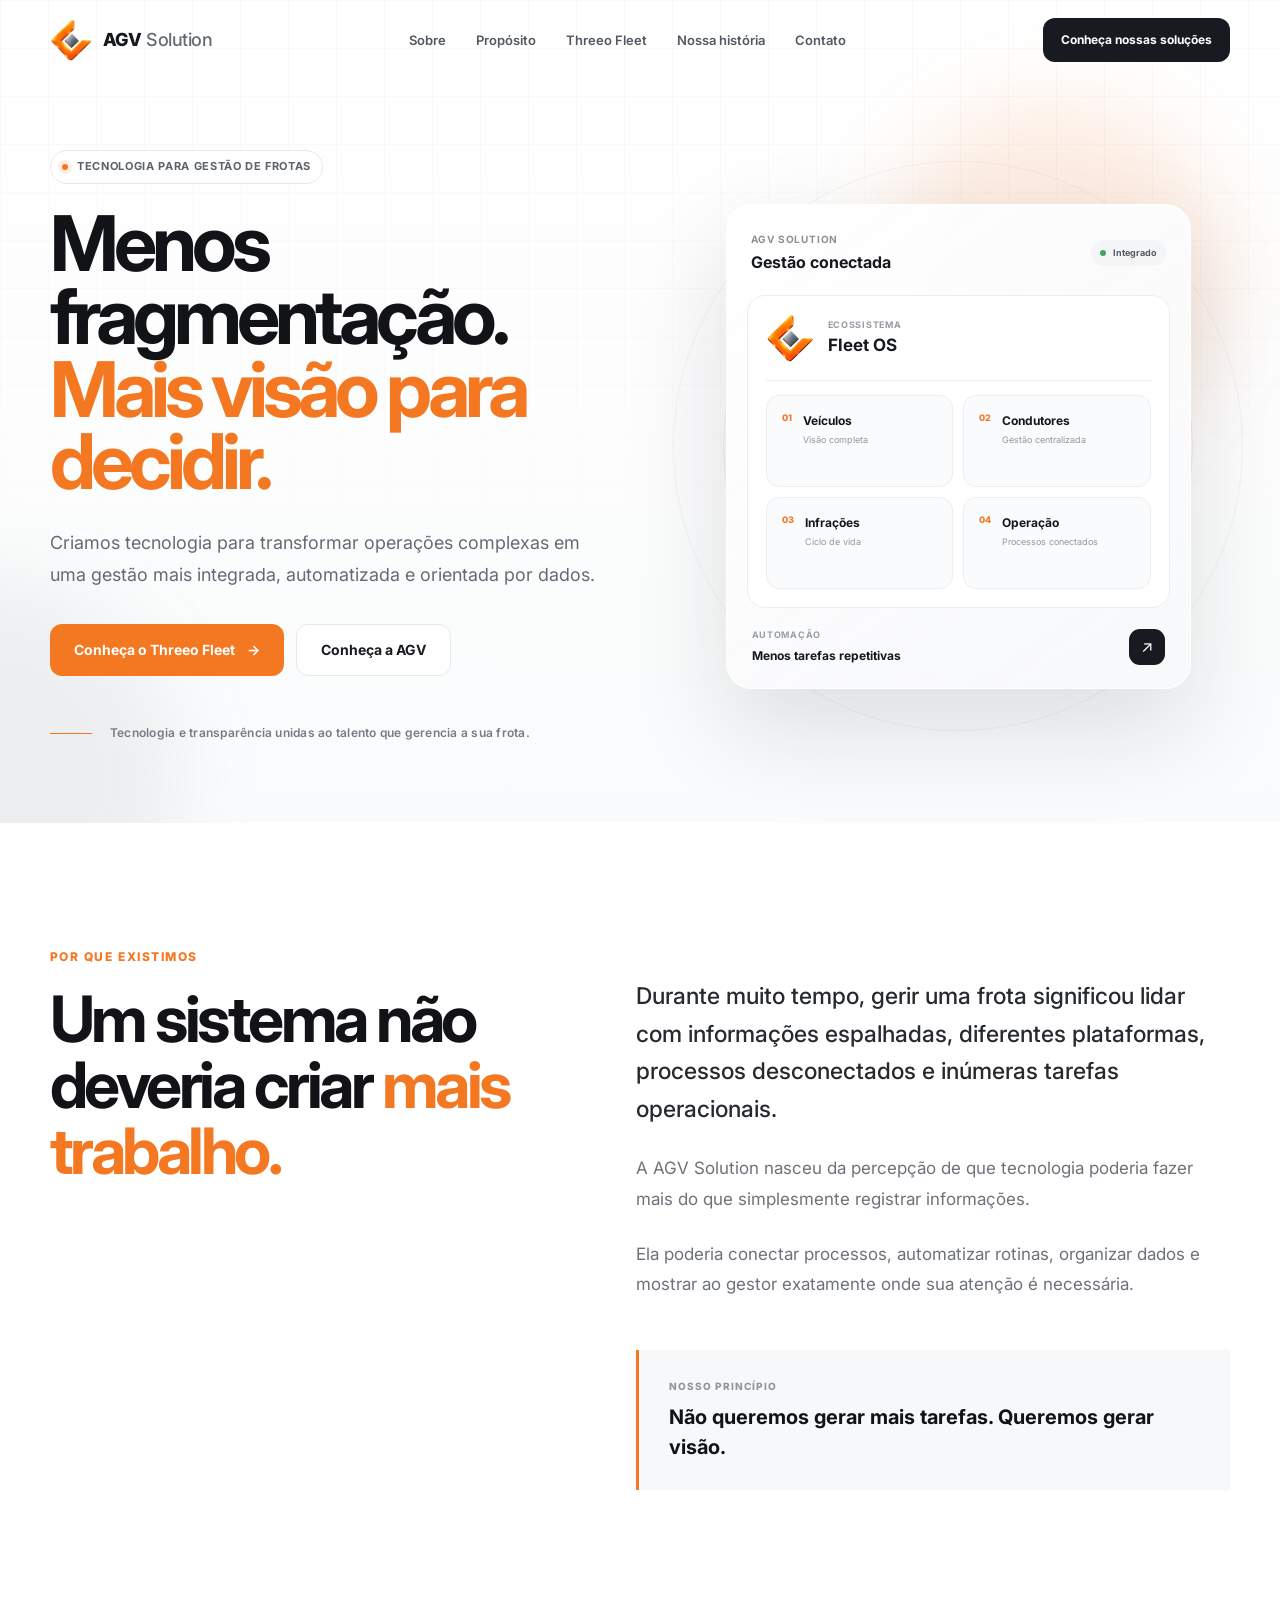
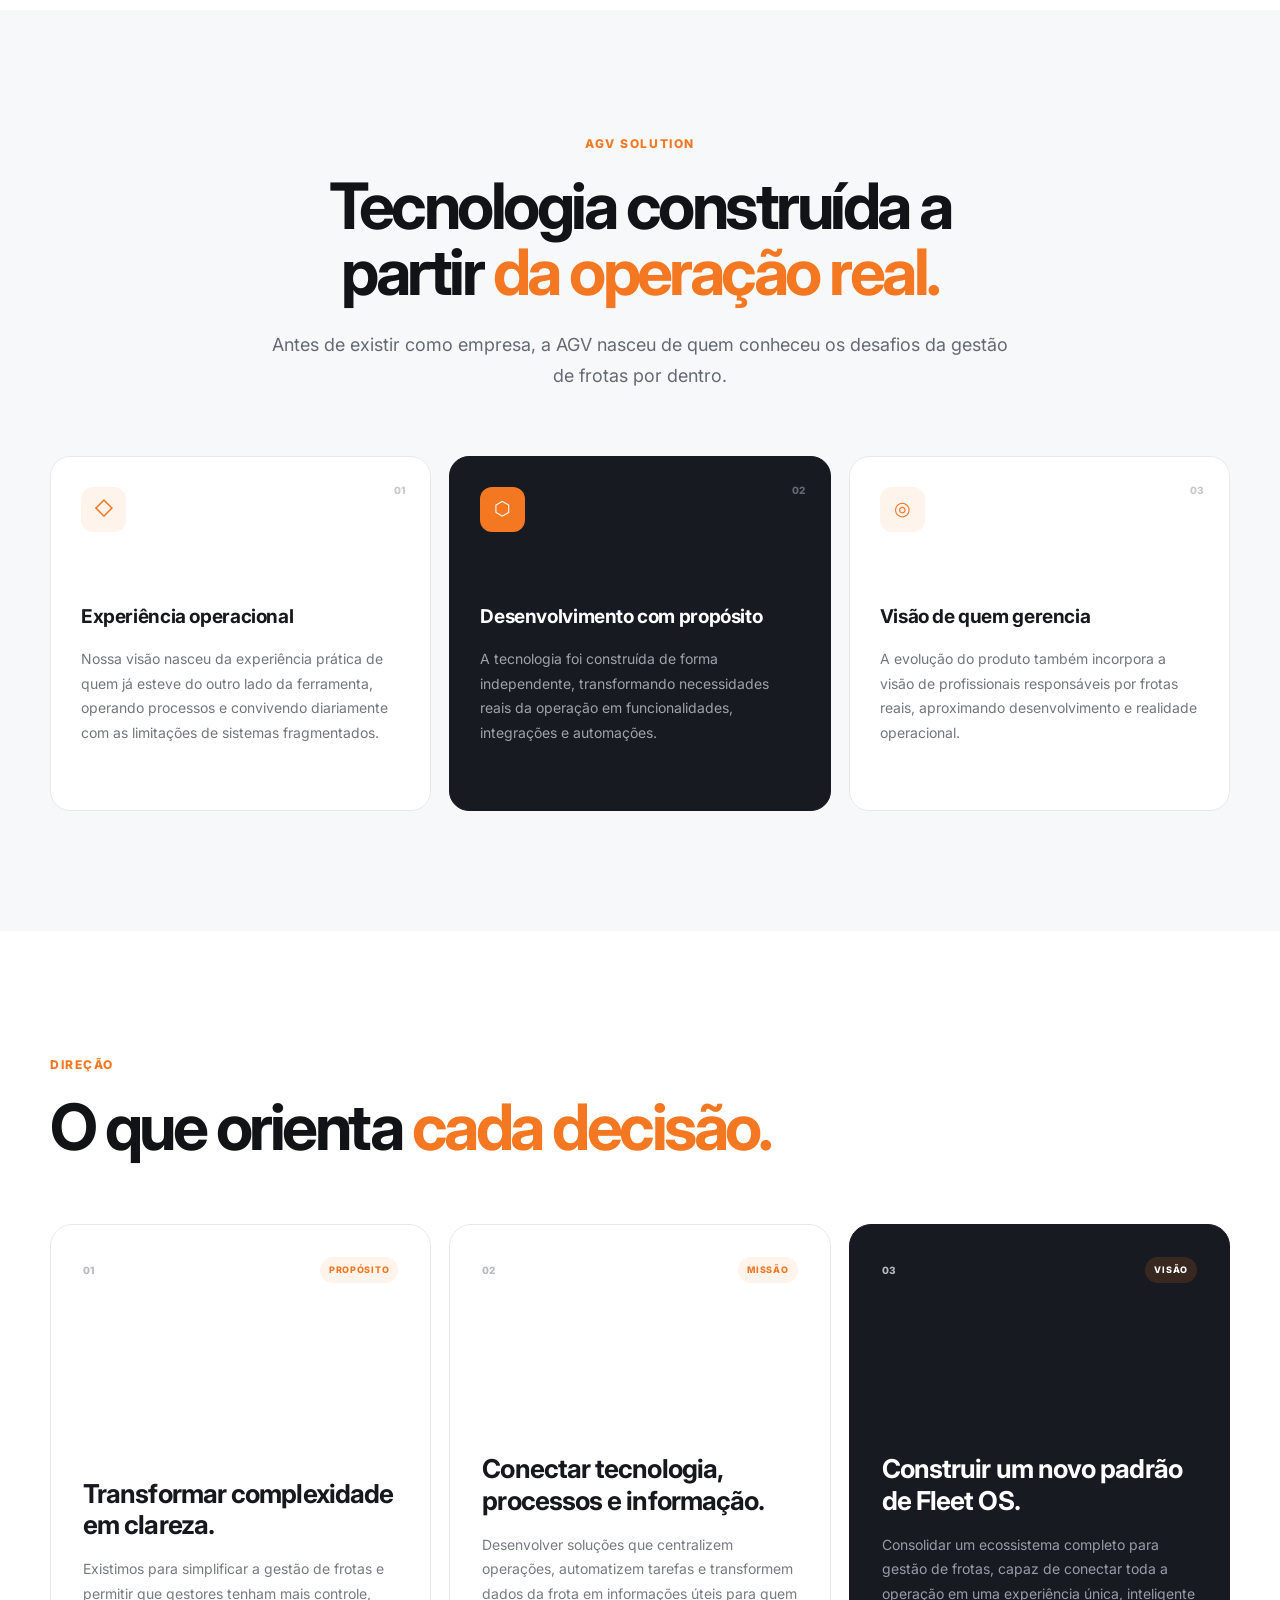
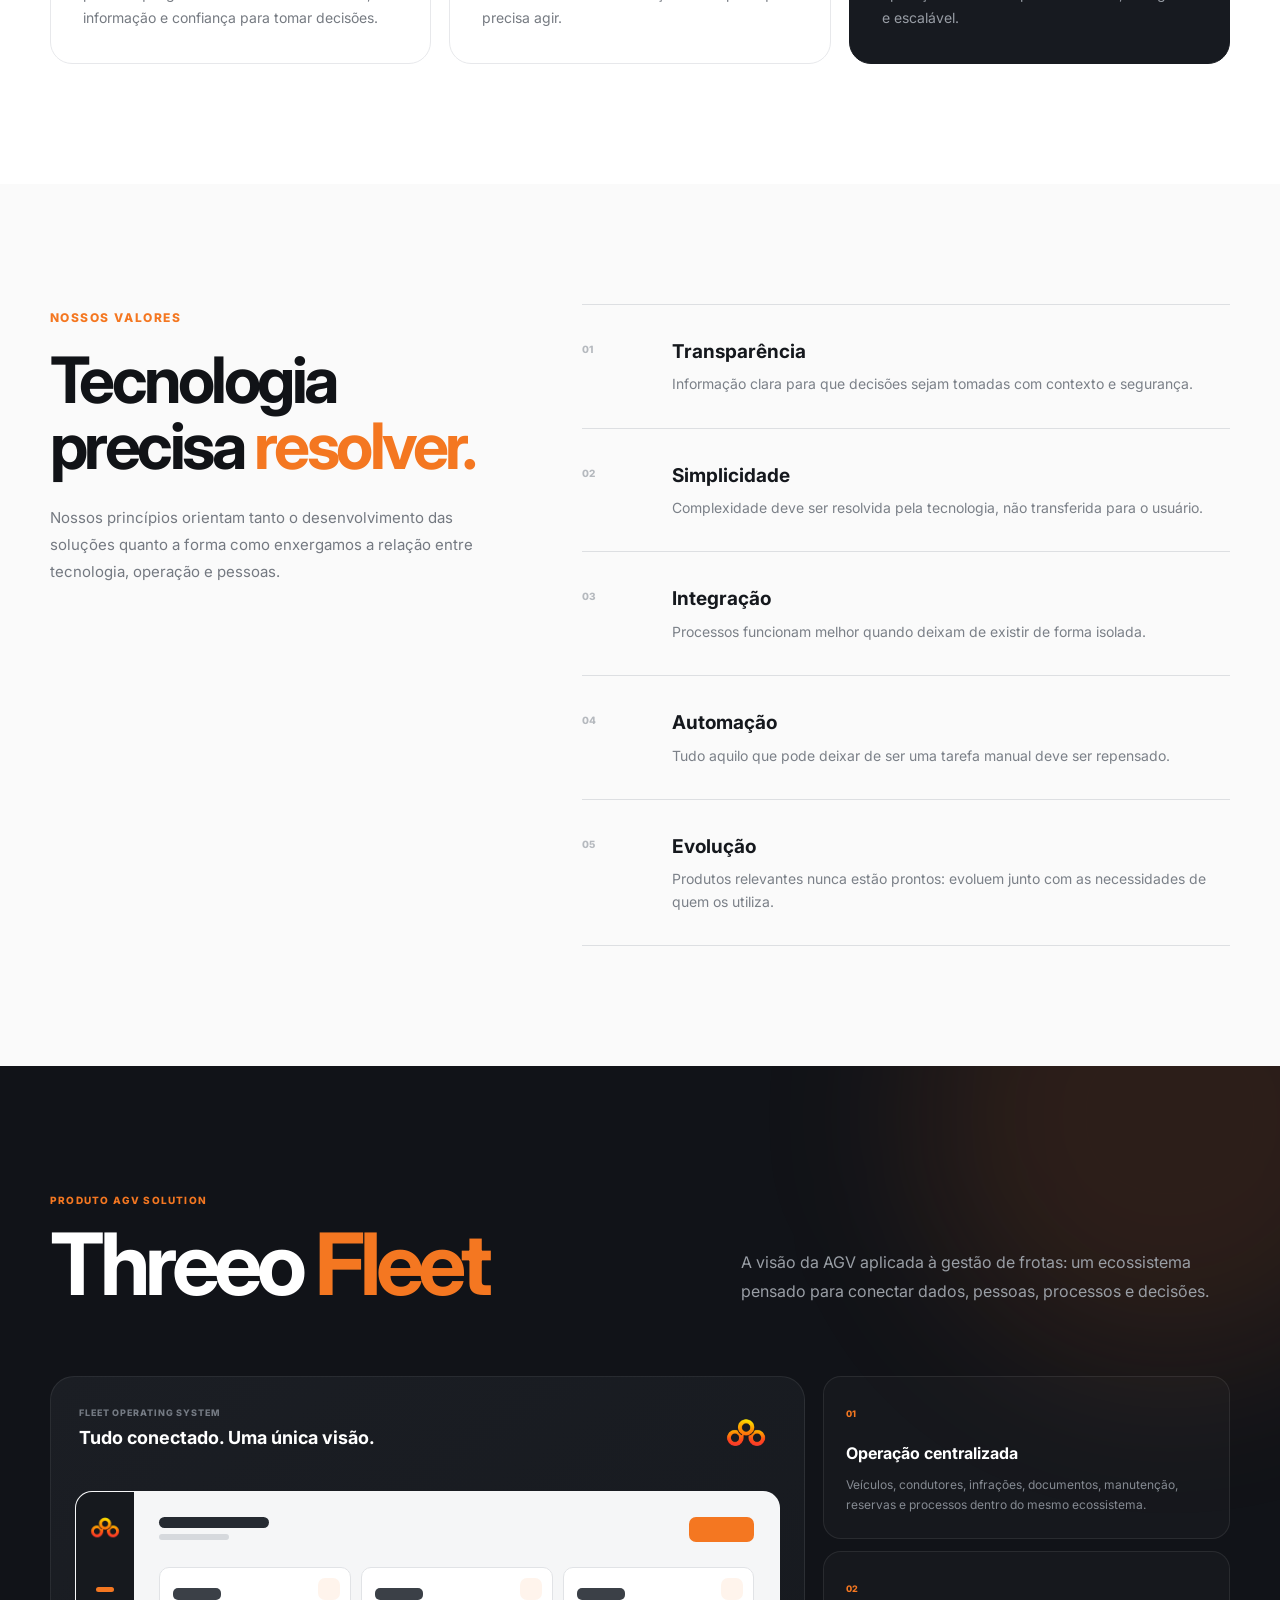
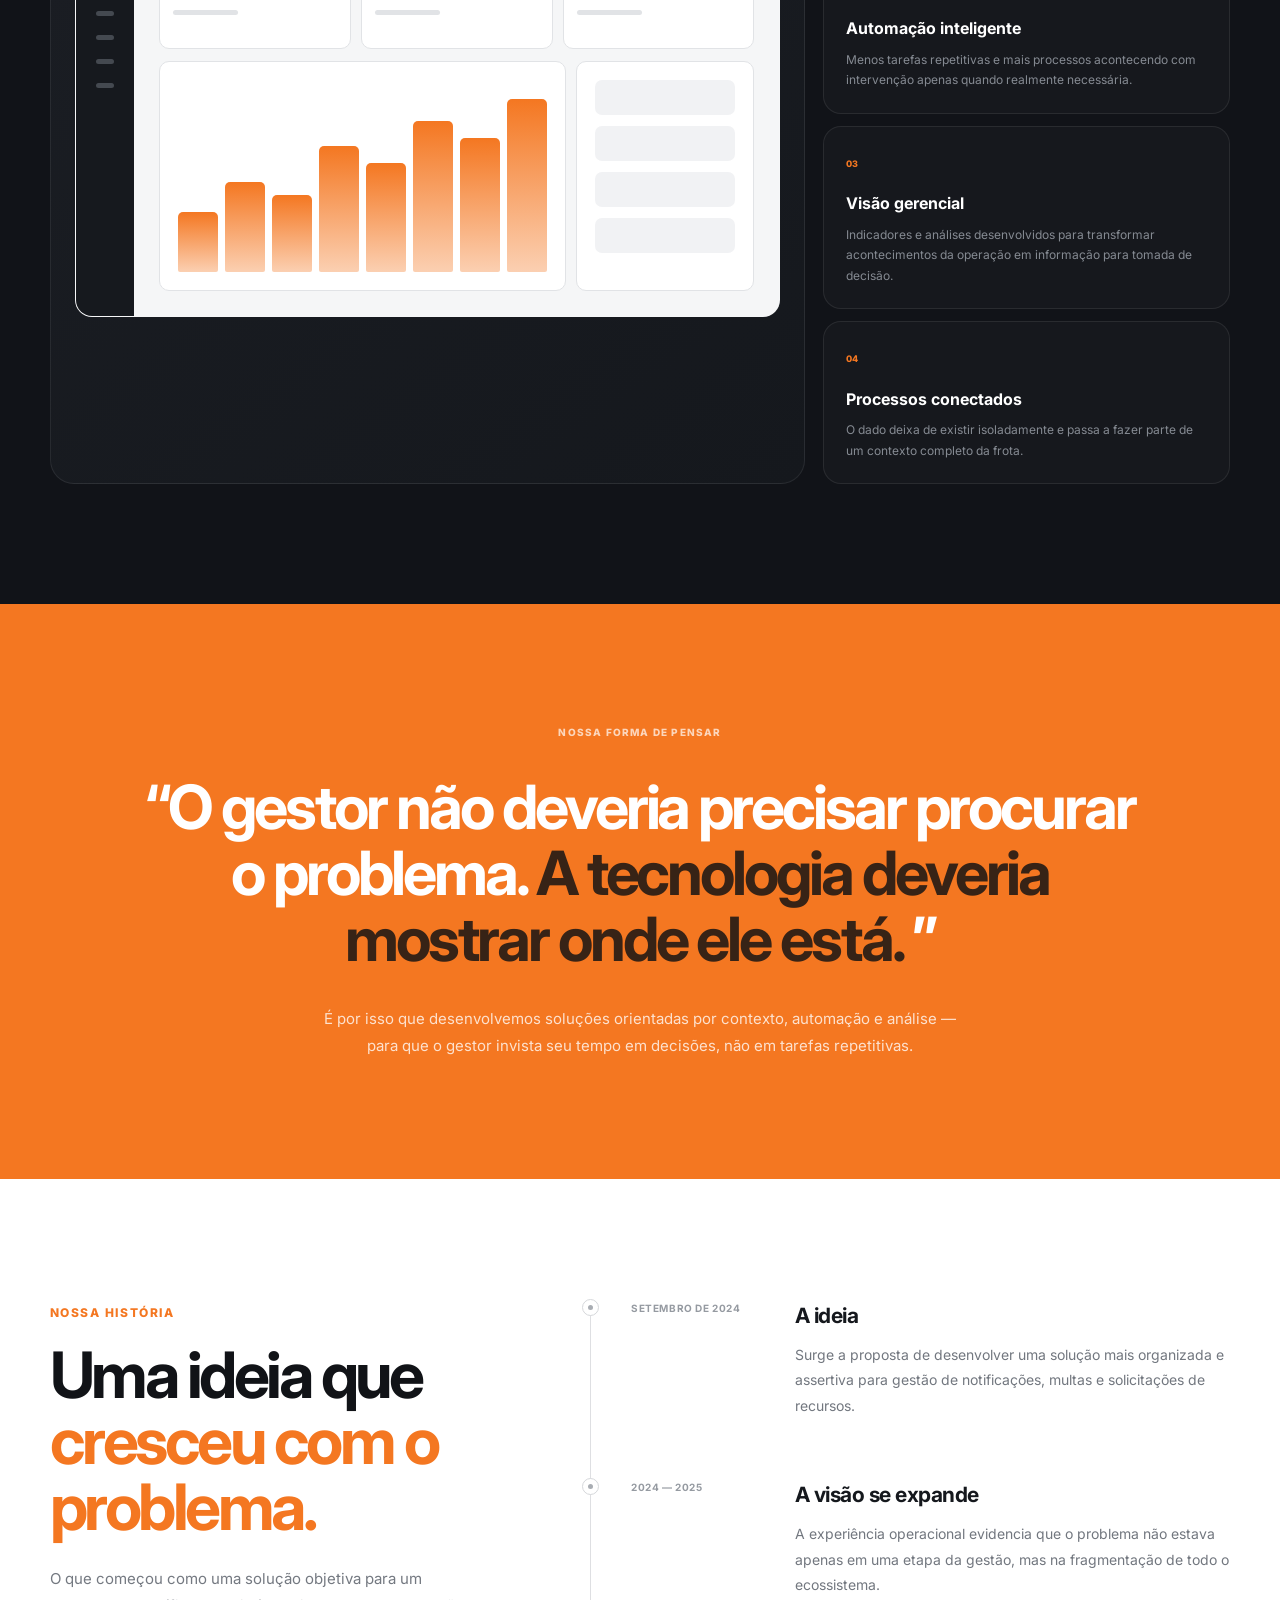
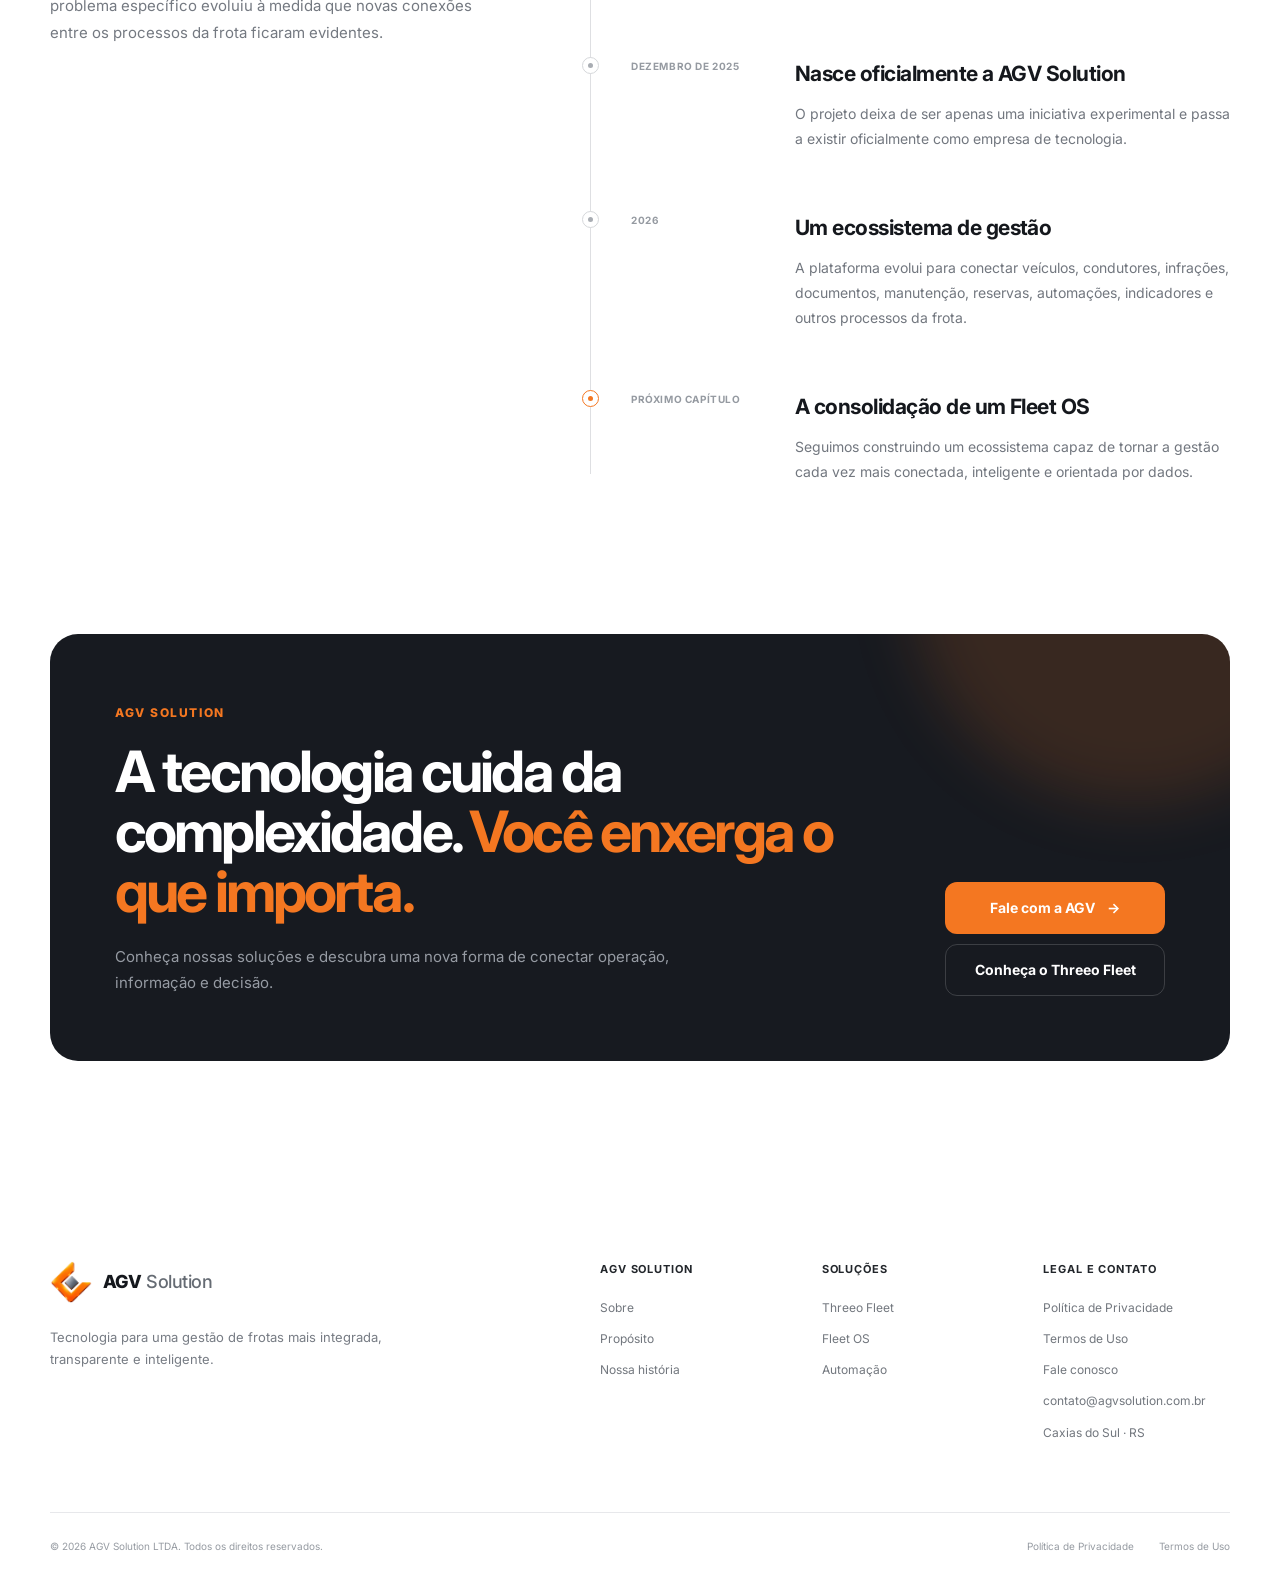
==== index.html @ c66f1a32 "Publicação inicial do site AGV Solution" ====
<!DOCTYPE html>

<html lang="pt-BR">

<head>

    <meta charset="UTF-8">

    <meta

        name="viewport"

        content="width=device-width, initial-scale=1.0"

    >

    <meta

        name="description"

        content="AGV Solution — tecnologia para uma gestão de frotas mais integrada, automatizada, transparente e orientada por dados."

    >

    <meta

        name="keywords"

        content="AGV Solution, Threeo Fleet, gestão de frotas, fleet management, Fleet OS, tecnologia, automação, BI, multas, veículos, condutores"

    >

    <meta

        name="author"

        content="AGV Solution LTDA"

    >

    <meta

        name="theme-color"

        content="#f47721"

    >

    <title>

        AGV Solution | Tecnologia para gestão de frotas

    </title>

    <!-- =====================================================

         FAVICONS / APP ICONS

    ====================================================== -->

    <link

        rel="icon"

        type="image/png"

        sizes="32x32"

        href="./assets/icons/favicon-32x32.png"

    >

    <link

        rel="icon"

        type="image/png"

        sizes="16x16"

        href="./assets/icons/favicon-16x16.png"

    >

    <link

        rel="shortcut icon"

        href="./assets/icons/favicon.ico"

    >

    <link

        rel="apple-touch-icon"

        sizes="180x180"

        href="./assets/icons/apple-touch-icon.png"

    >

    <link

        rel="manifest"

        href="./assets/icons/site.webmanifest"

    >

    <!-- =====================================================

         FONTES

    ====================================================== -->

    <link

        rel="preconnect"

        href="https://fonts.googleapis.com"

    >

    <link

        rel="preconnect"

        href="https://fonts.gstatic.com"

        crossorigin

    >

    <link

        href="https://fonts.googleapis.com/css2?family=Inter:wght@400;500;600;700;800&display=swap"

        rel="stylesheet"

    >

    <!-- =====================================================

         CSS

    ====================================================== -->

    <link

        rel="stylesheet"

        href="./css/style.css"

    >

    <style>

        /* ============================================================

           PRIVACIDADE E CONFORMIDADE

        ============================================================ */

        .legal-overview {

            background: #f7f8fa;

        }

        .legal-overview-box {

            display: grid;

            grid-template-columns: minmax(0, 1.25fr) minmax(280px, .75fr);

            gap: 28px;

            align-items: stretch;

        }

        .legal-overview-content,

        .legal-overview-aside {

            border: 1px solid #e5e7ea;

            border-radius: 24px;

        }

        .legal-overview-content {

            padding: 48px;

            background: #ffffff;

        }

        .legal-overview-content h2 {

            max-width: 720px;

            color: var(--black);

            font-size: clamp(36px, 5vw, 56px);

            line-height: 1.05;

            letter-spacing: -0.05em;

        }

        .legal-overview-content h2 span {

            color: var(--orange);

        }

        .legal-overview-content > p {

            max-width: 700px;

            margin-top: 22px;

            color: #6b7179;

            font-size: 15px;

            line-height: 1.8;

        }

        .legal-overview-links {

            display: grid;

            grid-template-columns: 1fr 1fr;

            gap: 14px;

            margin-top: 34px;

        }

        .legal-overview-link {

            display: flex;

            align-items: center;

            justify-content: space-between;

            gap: 18px;

            padding: 22px;

            background: #fafbfc;

            border: 1px solid #e6e8eb;

            border-radius: 16px;

            transition:

                transform .25s ease,

                border-color .25s ease,

                box-shadow .25s ease;

        }

        .legal-overview-link:hover {

            transform: translateY(-3px);

            border-color: #d5d8dc;

            box-shadow: 0 16px 40px rgba(0, 0, 0, .05);

        }

        .legal-overview-link > div {

            display: flex;

            flex-direction: column;

            gap: 5px;

        }

        .legal-overview-link strong {

            color: #1b1f24;

            font-size: 14px;

        }

        .legal-overview-link div span {

            color: #848991;

            font-size: 11px;

            line-height: 1.6;

        }

        .legal-overview-link > span {

            color: var(--orange);

            font-size: 20px;

            font-weight: 700;

        }

        .legal-overview-aside {

            display: flex;

            flex-direction: column;

            justify-content: center;

            padding: 38px;

            color: #ffffff;

            background: var(--dark);

        }

        .legal-overview-kicker {

            margin-bottom: 18px;

            color: var(--orange);

            font-size: 10px;

            font-weight: 800;

            letter-spacing: .1em;

            text-transform: uppercase;

        }

        .legal-overview-aside h3 {

            color: #ffffff;

            font-size: 25px;

            line-height: 1.25;

            letter-spacing: -.03em;

        }

        .legal-overview-aside p {

            margin-top: 14px;

            color: #9da2a9;

            font-size: 13px;

            line-height: 1.7;

        }

        .legal-overview-aside .btn {

            width: fit-content;

            margin-top: 26px;

        }

        @media (max-width: 900px) {

            .legal-overview-box {

                grid-template-columns: 1fr;

            }

        }

        @media (max-width: 620px) {

            .legal-overview-content,

            .legal-overview-aside {

                padding: 28px;

            }

            .legal-overview-links {

                grid-template-columns: 1fr;

            }

            .legal-overview-aside .btn {

                width: 100%;

            }

        }

    </style>

</head>

<body>

    <!-- =========================================================

         HEADER

    ========================================================== -->

    <header

        class="header"

        id="header"

    >

        <div class="container header-container">

            <!-- LOGO -->

            <a

                href="./index.html"

                class="brand"

                aria-label="AGV Solution"

            >

                <img

                    src="./assets/icons/android-chrome-192x192.png"

                    alt=""

                    class="brand-symbol-image"

                >

                <div class="brand-text">

                    <strong>AGV</strong>

                    <span>Solution</span>

                </div>

            </a>

            <!-- NAVEGAÇÃO -->

            <nav

                class="desktop-nav"

                aria-label="Navegação principal"

            >

                <a href="#sobre">

                    Sobre

                </a>

                <a href="#proposito">

                    Propósito

                </a>

                <a href="./solucoes.html">

                    Threeo Fleet

                </a>

                <a href="#historia">

                    Nossa história

                </a>

                <a href="#contato">

                    Contato

                </a>

            </nav>

            <!-- AÇÕES -->

            <div class="header-actions">

                <a

                    href="./solucoes.html"

                    class="btn btn-header"

                >

                    Conheça nossas soluções

                </a>

                <button

                    class="menu-button"

                    id="menuButton"

                    type="button"

                    aria-label="Abrir menu"

                    aria-expanded="false"

                >

                    <span></span>

                    <span></span>

                    <span></span>

                </button>

            </div>

        </div>

        <!-- MOBILE -->

        <div

            class="mobile-menu"

            id="mobileMenu"

            aria-hidden="true"

        >

            <a href="#sobre">

                Sobre

            </a>

            <a href="#proposito">

                Propósito

            </a>

            <a href="./solucoes.html">

                Threeo Fleet

            </a>

            <a href="#historia">

                Nossa história

            </a>

            <a href="#contato">

                Contato

            </a>

        </div>

    </header>

    <main>

        <!-- =====================================================

             HERO

        ====================================================== -->

        <section

            class="hero"

            id="inicio"

        >

            <div class="hero-glow hero-glow-one"></div>

            <div class="hero-glow hero-glow-two"></div>

            <div class="container hero-container">

                <!-- TEXTO -->

                <div class="hero-content reveal">

                    <div class="eyebrow">

                        <span class="eyebrow-dot"></span>

                        Tecnologia para gestão de frotas

                    </div>

                    <h1>

                        Menos fragmentação.

                        <span>

                            Mais visão para decidir.

                        </span>

                    </h1>

                    <p class="hero-description">

                        Criamos tecnologia para transformar operações complexas

                        em uma gestão mais integrada, automatizada e orientada

                        por dados.

                    </p>

                    <div class="hero-actions">

                        <a

                            href="./solucoes.html"

                            class="btn btn-primary"

                        >

                            Conheça o Threeo Fleet

                            <span aria-hidden="true">

                                →

                            </span>

                        </a>

                        <a

                            href="#sobre"

                            class="btn btn-secondary"

                        >

                            Conheça a AGV

                        </a>

                    </div>

                    <div class="hero-signature">

                        <div class="signature-line"></div>

                        <p>

                            Tecnologia e transparência unidas ao talento

                            que gerencia a sua frota.

                        </p>

                    </div>

                </div>

                <!-- VISUAL -->

                <div class="hero-visual reveal">

                    <div class="visual-orbit orbit-one"></div>

                    <div class="visual-orbit orbit-two"></div>

                    <div class="hero-panel">

                        <!-- CABEÇALHO -->

                        <div class="hero-panel-header">

                            <div>

                                <span class="panel-overline">

                                    AGV Solution

                                </span>

                                <strong>

                                    Gestão conectada

                                </strong>

                            </div>

                            <div class="panel-status">

                                <span></span>

                                Integrado

                            </div>

                        </div>

                        <!-- SISTEMA -->

                        <div class="central-system">

                            <div class="system-core">

                                <div class="core-icon">

                                    <img

                                        src="./assets/icons/android-chrome-192x192.png"

                                        alt=""

                                    >

                                </div>

                                <div>

                                    <span>

                                        Ecossistema

                                    </span>

                                    <strong>

                                        Fleet OS

                                    </strong>

                                </div>

                            </div>

                            <!-- GRID -->

                            <div class="system-grid">

                                <div class="system-item">

                                    <div class="system-number">

                                        01

                                    </div>

                                    <div>

                                        <strong>

                                            Veículos

                                        </strong>

                                        <span>

                                            Visão completa

                                        </span>

                                    </div>

                                </div>

                                <div class="system-item">

                                    <div class="system-number">

                                        02

                                    </div>

                                    <div>

                                        <strong>

                                            Condutores

                                        </strong>

                                        <span>

                                            Gestão centralizada

                                        </span>

                                    </div>

                                </div>

                                <div class="system-item">

                                    <div class="system-number">

                                        03

                                    </div>

                                    <div>

                                        <strong>

                                            Infrações

                                        </strong>

                                        <span>

                                            Ciclo de vida

                                        </span>

                                    </div>

                                </div>

                                <div class="system-item">

                                    <div class="system-number">

                                        04

                                    </div>

                                    <div>

                                        <strong>

                                            Operação

                                        </strong>

                                        <span>

                                            Processos conectados

                                        </span>

                                    </div>

                                </div>

                            </div>

                        </div>

                        <!-- RODAPÉ DO PAINEL -->

                        <div class="panel-bottom">

                            <div>

                                <span>

                                    Automação

                                </span>

                                <strong>

                                    Menos tarefas repetitivas

                                </strong>

                            </div>

                            <div class="panel-arrow">

                                ↗

                            </div>

                        </div>

                    </div>

                </div>

            </div>

        </section>

        <!-- =====================================================

             MANIFESTO

        ====================================================== -->

        <section class="manifesto section">

            <div class="container">

                <div class="manifesto-grid">

                    <div class="section-intro reveal">

                        <span class="section-label">

                            Por que existimos

                        </span>

                        <h2>

                            Um sistema não deveria criar

                            <span>

                                mais trabalho.

                            </span>

                        </h2>

                    </div>

                    <div class="manifesto-content reveal">

                        <p class="large-text">

                            Durante muito tempo, gerir uma frota significou

                            lidar com informações espalhadas, diferentes

                            plataformas, processos desconectados e inúmeras

                            tarefas operacionais.

                        </p>

                        <p>

                            A AGV Solution nasceu da percepção de que tecnologia

                            poderia fazer mais do que simplesmente registrar

                            informações.

                        </p>

                        <p>

                            Ela poderia conectar processos, automatizar rotinas,

                            organizar dados e mostrar ao gestor exatamente onde

                            sua atenção é necessária.

                        </p>

                        <div class="manifesto-highlight">

                            <span>

                                Nosso princípio

                            </span>

                            <strong>

                                Não queremos gerar mais tarefas.

                                Queremos gerar visão.

                            </strong>

                        </div>

                    </div>

                </div>

            </div>

        </section>

        <!-- =====================================================

             SOBRE

        ====================================================== -->

        <section

            class="about section"

            id="sobre"

        >

            <div class="container">

                <div class="section-heading centered reveal">

                    <span class="section-label">

                        AGV Solution

                    </span>

                    <h2>

                        Tecnologia construída a partir

                        <span>

                            da operação real.

                        </span>

                    </h2>

                    <p>

                        Antes de existir como empresa, a AGV nasceu de quem

                        conheceu os desafios da gestão de frotas por dentro.

                    </p>

                </div>

                <div class="about-cards">

                    <!-- CARD 1 -->

                    <article class="about-card reveal">

                        <div class="card-index">

                            01

                        </div>

                        <div class="card-icon">

                            ◇

                        </div>

                        <h3>

                            Experiência operacional

                        </h3>

                        <p>

                            Nossa visão nasceu da experiência prática de quem

                            já esteve do outro lado da ferramenta, operando

                            processos e convivendo diariamente com as

                            limitações de sistemas fragmentados.

                        </p>

                    </article>

                    <!-- CARD 2 -->

                    <article class="about-card featured reveal">

                        <div class="card-index">

                            02

                        </div>

                        <div class="card-icon">

                            ⬡

                        </div>

                        <h3>

                            Desenvolvimento com propósito

                        </h3>

                        <p>

                            A tecnologia foi construída de forma independente,

                            transformando necessidades reais da operação em

                            funcionalidades, integrações e automações.

                        </p>

                    </article>

                    <!-- CARD 3 -->

                    <article class="about-card reveal">

                        <div class="card-index">

                            03

                        </div>

                        <div class="card-icon">

                            ◎

                        </div>

                        <h3>

                            Visão de quem gerencia

                        </h3>

                        <p>

                            A evolução do produto também incorpora a visão de

                            profissionais responsáveis por frotas reais,

                            aproximando desenvolvimento e realidade operacional.

                        </p>

                    </article>

                </div>

            </div>

        </section>

        <!-- =====================================================

             PROPÓSITO / MISSÃO / VISÃO

        ====================================================== -->

        <section

            class="purpose section"

            id="proposito"

        >

            <div class="container">

                <div class="section-heading reveal">

                    <span class="section-label">

                        Direção

                    </span>

                    <h2>

                        O que orienta

                        <span>

                            cada decisão.

                        </span>

                    </h2>

                </div>

                <div class="purpose-grid">

                    <!-- PROPÓSITO -->

                    <article class="purpose-card reveal">

                        <div class="purpose-header">

                            <span class="purpose-number">

                                01

                            </span>

                            <span class="purpose-type">

                                Propósito

                            </span>

                        </div>

                        <h3>

                            Transformar complexidade em clareza.

                        </h3>

                        <p>

                            Existimos para simplificar a gestão de frotas e

                            permitir que gestores tenham mais controle,

                            informação e confiança para tomar decisões.

                        </p>

                    </article>

                    <!-- MISSÃO -->

                    <article class="purpose-card reveal">

                        <div class="purpose-header">

                            <span class="purpose-number">

                                02

                            </span>

                            <span class="purpose-type">

                                Missão

                            </span>

                        </div>

                        <h3>

                            Conectar tecnologia, processos e informação.

                        </h3>

                        <p>

                            Desenvolver soluções que centralizem operações,

                            automatizem tarefas e transformem dados da frota

                            em informações úteis para quem precisa agir.

                        </p>

                    </article>

                    <!-- VISÃO -->

                    <article class="purpose-card purpose-card-dark reveal">

                        <div class="purpose-header">

                            <span class="purpose-number">

                                03

                            </span>

                            <span class="purpose-type">

                                Visão

                            </span>

                        </div>

                        <h3>

                            Construir um novo padrão de Fleet OS.

                        </h3>

                        <p>

                            Consolidar um ecossistema completo para gestão de

                            frotas, capaz de conectar toda a operação em uma

                            experiência única, inteligente e escalável.

                        </p>

                    </article>

                </div>

            </div>

        </section>

        <!-- =====================================================

             VALORES

        ====================================================== -->

        <section class="values section">

            <div class="container">

                <div class="values-layout">

                    <!-- INTRO -->

                    <div class="values-intro reveal">

                        <span class="section-label">

                            Nossos valores

                        </span>

                        <h2>

                            Tecnologia precisa

                            <span>

                                resolver.

                            </span>

                        </h2>

                        <p>

                            Nossos princípios orientam tanto o desenvolvimento

                            das soluções quanto a forma como enxergamos a

                            relação entre tecnologia, operação e pessoas.

                        </p>

                    </div>

                    <!-- LISTA -->

                    <div class="values-list">

                        <article class="value-item reveal">

                            <span class="value-number">

                                01

                            </span>

                            <div>

                                <h3>

                                    Transparência

                                </h3>

                                <p>

                                    Informação clara para que decisões sejam

                                    tomadas com contexto e segurança.

                                </p>

                            </div>

                        </article>

                        <article class="value-item reveal">

                            <span class="value-number">

                                02

                            </span>

                            <div>

                                <h3>

                                    Simplicidade

                                </h3>

                                <p>

                                    Complexidade deve ser resolvida pela

                                    tecnologia, não transferida para o usuário.

                                </p>

                            </div>

                        </article>

                        <article class="value-item reveal">

                            <span class="value-number">

                                03

                            </span>

                            <div>

                                <h3>

                                    Integração

                                </h3>

                                <p>

                                    Processos funcionam melhor quando deixam de

                                    existir de forma isolada.

                                </p>

                            </div>

                        </article>

                        <article class="value-item reveal">

                            <span class="value-number">

                                04

                            </span>

                            <div>

                                <h3>

                                    Automação

                                </h3>

                                <p>

                                    Tudo aquilo que pode deixar de ser uma tarefa

                                    manual deve ser repensado.

                                </p>

                            </div>

                        </article>

                        <article class="value-item reveal">

                            <span class="value-number">

                                05

                            </span>

                            <div>

                                <h3>

                                    Evolução

                                </h3>

                                <p>

                                    Produtos relevantes nunca estão prontos:

                                    evoluem junto com as necessidades de quem

                                    os utiliza.

                                </p>

                            </div>

                        </article>

                    </div>

                </div>

            </div>

        </section>

        <!-- =====================================================

             THREEO FLEET

        ====================================================== -->

        <section

            class="threeo section"

            id="threeo"

        >

            <div class="threeo-glow"></div>

            <div class="container">

                <div class="threeo-heading reveal">

                    <div>

                        <span class="product-tag">

                            Produto AGV Solution

                        </span>

                        <h2>

                            Threeo

                            <span>

                                Fleet

                            </span>

                        </h2>

                    </div>

                    <p>

                        A visão da AGV aplicada à gestão de frotas:

                        um ecossistema pensado para conectar dados,

                        pessoas, processos e decisões.

                    </p>

                </div>

                <div class="fleet-layout">

                    <!-- CARD PRINCIPAL -->

                    <div class="fleet-main-card reveal">

                        <div class="fleet-card-top">

                            <div>

                                <span>

                                    Fleet Operating System

                                </span>

                                <strong>

                                    Tudo conectado.

                                    Uma única visão.

                                </strong>

                            </div>

                            <div class="fleet-logo-mini">

                                <img

                                    src="./assets/images/logo/icon-192.png"

                                    alt="Threeo Fleet"

                                    class="threeo-logo-image"

                                >

                            </div>

                        </div>

                        <!-- MOCKUP -->

                        <div class="fleet-screen">

                            <div class="screen-sidebar">

                                <div class="screen-logo">

                                    <img

                                        src="./assets/images/logo/icon-192.png"

                                        alt=""

                                        class="threeo-screen-logo-image"

                                    >

                                </div>

                                <span class="screen-menu active"></span>

                                <span class="screen-menu"></span>

                                <span class="screen-menu"></span>

                                <span class="screen-menu"></span>

                                <span class="screen-menu"></span>

                            </div>

                            <div class="screen-content">

                                <div class="screen-top">

                                    <div>

                                        <span></span>

                                        <span></span>

                                    </div>

                                    <span></span>

                                </div>

                                <!-- KPIs -->

                                <div class="screen-kpis">

                                    <div class="fake-kpi">

                                        <span></span>

                                        <strong></strong>

                                        <small></small>

                                    </div>

                                    <div class="fake-kpi">

                                        <span></span>

                                        <strong></strong>

                                        <small></small>

                                    </div>

                                    <div class="fake-kpi">

                                        <span></span>

                                        <strong></strong>

                                        <small></small>

                                    </div>

                                </div>

                                <!-- DASHBOARD -->

                                <div class="screen-dashboard">

                                    <div class="fake-chart">

                                        <div class="chart-bars">

                                            <span style="height: 32%"></span>

                                            <span style="height: 48%"></span>

                                            <span style="height: 41%"></span>

                                            <span style="height: 67%"></span>

                                            <span style="height: 58%"></span>

                                            <span style="height: 80%"></span>

                                            <span style="height: 71%"></span>

                                            <span style="height: 92%"></span>

                                        </div>

                                    </div>

                                    <div class="fake-list">

                                        <span></span>

                                        <span></span>

                                        <span></span>

                                        <span></span>

                                    </div>

                                </div>

                            </div>

                        </div>

                    </div>

                    <!-- FEATURES -->

                    <div class="fleet-features">

                        <article class="fleet-feature reveal">

                            <span>

                                01

                            </span>

                            <h3>

                                Operação centralizada

                            </h3>

                            <p>

                                Veículos, condutores, infrações, documentos,

                                manutenção, reservas e processos dentro do

                                mesmo ecossistema.

                            </p>

                        </article>

                        <article class="fleet-feature reveal">

                            <span>

                                02

                            </span>

                            <h3>

                                Automação inteligente

                            </h3>

                            <p>

                                Menos tarefas repetitivas e mais processos

                                acontecendo com intervenção apenas quando

                                realmente necessária.

                            </p>

                        </article>

                        <article class="fleet-feature reveal">

                            <span>

                                03

                            </span>

                            <h3>

                                Visão gerencial

                            </h3>

                            <p>

                                Indicadores e análises desenvolvidos para

                                transformar acontecimentos da operação em

                                informação para tomada de decisão.

                            </p>

                        </article>

                        <article class="fleet-feature reveal">

                            <span>

                                04

                            </span>

                            <h3>

                                Processos conectados

                            </h3>

                            <p>

                                O dado deixa de existir isoladamente e passa a

                                fazer parte de um contexto completo da frota.

                            </p>

                        </article>

                    </div>

                </div>

            </div>

        </section>

        <!-- =====================================================

             FILOSOFIA

        ====================================================== -->

        <section class="philosophy section">

            <div class="container">

                <div class="philosophy-box reveal">

                    <div class="philosophy-label">

                        Nossa forma de pensar

                    </div>

                    <blockquote>

                        “O gestor não deveria precisar procurar o problema.

                        <span>

                            A tecnologia deveria mostrar onde ele está.

                        </span>”

                    </blockquote>

                    <p>

                        É por isso que desenvolvemos soluções orientadas por

                        contexto, automação e análise — para que o gestor

                        invista seu tempo em decisões, não em tarefas

                        repetitivas.

                    </p>

                </div>

            </div>

        </section>

        <!-- =====================================================

             HISTÓRIA

        ====================================================== -->

        <section

            class="history section"

            id="historia"

        >

            <div class="container">

                <div class="history-layout">

                    <div class="history-heading reveal">

                        <span class="section-label">

                            Nossa história

                        </span>

                        <h2>

                            Uma ideia que

                            <span>

                                cresceu com o problema.

                            </span>

                        </h2>

                        <p>

                            O que começou como uma solução objetiva para um

                            problema específico evoluiu à medida que novas

                            conexões entre os processos da frota ficaram

                            evidentes.

                        </p>

                    </div>

                    <div class="timeline">

                        <!-- 2024 -->

                        <article class="timeline-item reveal">

                            <div class="timeline-marker">

                                <span></span>

                            </div>

                            <div class="timeline-date">

                                Setembro de 2024

                            </div>

                            <div class="timeline-content">

                                <h3>

                                    A ideia

                                </h3>

                                <p>

                                    Surge a proposta de desenvolver uma solução

                                    mais organizada e assertiva para gestão de

                                    notificações, multas e solicitações de

                                    recursos.

                                </p>

                            </div>

                        </article>

                        <!-- 2024 / 2025 -->

                        <article class="timeline-item reveal">

                            <div class="timeline-marker">

                                <span></span>

                            </div>

                            <div class="timeline-date">

                                2024 — 2025

                            </div>

                            <div class="timeline-content">

                                <h3>

                                    A visão se expande

                                </h3>

                                <p>

                                    A experiência operacional evidencia que o

                                    problema não estava apenas em uma etapa da

                                    gestão, mas na fragmentação de todo o

                                    ecossistema.

                                </p>

                            </div>

                        </article>

                        <!-- 2025 -->

                        <article class="timeline-item reveal">

                            <div class="timeline-marker">

                                <span></span>

                            </div>

                            <div class="timeline-date">

                                Dezembro de 2025

                            </div>

                            <div class="timeline-content">

                                <h3>

                                    Nasce oficialmente a AGV Solution

                                </h3>

                                <p>

                                    O projeto deixa de ser apenas uma iniciativa

                                    experimental e passa a existir oficialmente

                                    como empresa de tecnologia.

                                </p>

                            </div>

                        </article>

                        <!-- 2026 -->

                        <article class="timeline-item reveal">

                            <div class="timeline-marker">

                                <span></span>

                            </div>

                            <div class="timeline-date">

                                2026

                            </div>

                            <div class="timeline-content">

                                <h3>

                                    Um ecossistema de gestão

                                </h3>

                                <p>

                                    A plataforma evolui para conectar veículos,

                                    condutores, infrações, documentos,

                                    manutenção, reservas, automações,

                                    indicadores e outros processos da frota.

                                </p>

                            </div>

                        </article>

                        <!-- FUTURO -->

                        <article class="timeline-item reveal">

                            <div class="timeline-marker current">

                                <span></span>

                            </div>

                            <div class="timeline-date">

                                Próximo capítulo

                            </div>

                            <div class="timeline-content">

                                <h3>

                                    A consolidação de um Fleet OS

                                </h3>

                                <p>

                                    Seguimos construindo um ecossistema capaz

                                    de tornar a gestão cada vez mais conectada,

                                    inteligente e orientada por dados.

                                </p>

                            </div>

                        </article>

                    </div>

                </div>

            </div>

        </section>

        <!-- =====================================================

             CONTATO / CTA

        ====================================================== -->

        <section

            class="cta section"

            id="contato"

        >

            <div class="container">

                <div class="cta-box reveal">

                    <div class="cta-content">

                        <span class="section-label">

                            AGV Solution

                        </span>

                        <h2>

                            A tecnologia cuida da complexidade.

                            <span>

                                Você enxerga o que importa.

                            </span>

                        </h2>

                        <p>

                            Conheça nossas soluções e descubra uma nova forma

                            de conectar operação, informação e decisão.

                        </p>

                    </div>

                    <div class="cta-actions">

                        <a

                            href="./contato.html"

                            class="btn btn-primary"

                        >

                            Fale com a AGV

                            <span>

                                →

                            </span>

                        </a>

                        <a

                            href="./solucoes.html"

                            class="btn btn-secondary-light"

                        >

                            Conheça o Threeo Fleet

                        </a>

                    </div>

                </div>

            </div>

        </section>

    </main>

    <!-- =========================================================

         FOOTER

    ========================================================== -->

    <footer class="footer">

        <div class="container">

            <div class="footer-top">

                <!-- MARCA -->

                <div class="footer-brand">

                    <a

                        href="./index.html"

                        class="brand footer-logo"

                        aria-label="AGV Solution"

                    >

                        <img

                            src="./assets/icons/android-chrome-192x192.png"

                            alt=""

                            class="brand-symbol-image"

                        >

                        <div class="brand-text">

                            <strong>

                                AGV

                            </strong>

                            <span>

                                Solution

                            </span>

                        </div>

                    </a>

                    <p>

                        Tecnologia para uma gestão de frotas mais integrada,

                        transparente e inteligente.

                    </p>

                </div>

                <!-- NAVEGAÇÃO -->

                <div class="footer-navigation">

                    <div class="footer-column">

                        <strong>

                            AGV Solution

                        </strong>

                        <a href="./sobre.html">

                            Sobre

                        </a>

                        <a href="#proposito">

                            Propósito

                        </a>

                        <a href="#historia">

                            Nossa história

                        </a>

                    </div>

                    <div class="footer-column">

                        <strong>

                            Soluções

                        </strong>

                        <a href="./solucoes.html">

                            Threeo Fleet

                        </a>

                        <a href="./solucoes.html">

                            Fleet OS

                        </a>

                        <a href="./solucoes.html">

                            Automação

                        </a>

                    </div>

                    <div class="footer-column">

                        <strong>

                            Legal e contato

                        </strong>

                        <a href="./privacidade.html">

                            Política de Privacidade

                        </a>

                        <a href="./termos.html">

                            Termos de Uso

                        </a>

                        <a href="./contato.html">

                            Fale conosco

                        </a>

                        <a href="mailto:contato@agvsolution.com.br">

                            contato@agvsolution.com.br

                        </a>

                        <span>

                            Caxias do Sul · RS

                        </span>

                    </div>

                </div>

            </div>

            <!-- RODAPÉ INFERIOR -->

            <div class="footer-bottom">

                <p>

                    ©

                    <span id="currentYear"></span>

                    AGV Solution LTDA.

                    Todos os direitos reservados.

                </p>

                <div class="footer-legal">

                    <a href="./privacidade.html">

                        Política de Privacidade

                    </a>

                    <a href="./termos.html">

                        Termos de Uso

                    </a>

                </div>

            </div>

        </div>

    </footer>

    <!-- =========================================================

         JAVASCRIPT

    ========================================================== -->

    <script src="./js/main.js"></script>

</body>

</html>
---- css/style.css ----
/* ============================================================

   RESET

============================================================ */



* {

    margin: 0;

    padding: 0;

    box-sizing: border-box;

}



html {

    scroll-behavior: smooth;

}



body {

    font-family: "Inter", Arial, sans-serif;

    background: #ffffff;

    color: #15181d;

    line-height: 1.6;

    -webkit-font-smoothing: antialiased;

}



body.menu-open {

    overflow: hidden;

}



a {

    color: inherit;

    text-decoration: none;

}



button,

input,

textarea,

select {

    font: inherit;

}



button {

    border: 0;

}



img {

    display: block;

    max-width: 100%;

}





/* ============================================================

   VARIABLES

============================================================ */



:root {



    --orange: #f47721;

    --orange-dark: #d95f0f;

    --orange-light: #fff4ec;



    --black: #111317;

    --dark: #171a20;

    --dark-2: #20242b;



    --text: #181b20;

    --text-secondary: #646a73;



    --border: #e7e8eb;

    --border-dark: rgba(255,255,255,.09);



    --background-soft: #f7f8fa;



    --white: #ffffff;



    --radius-sm: 12px;

    --radius-md: 20px;

    --radius-lg: 30px;



    --container: 1180px;



    --shadow:

        0 20px 70px rgba(23, 27, 33, .08);

}





/* ============================================================

   GENERAL

============================================================ */



.container {

    width: min(

        calc(100% - 48px),

        var(--container)

    );



    margin: 0 auto;

}



.section {

    padding: 120px 0;

}



.section-label {

    display: inline-flex;

    align-items: center;



    color: var(--orange);



    font-size: 12px;

    font-weight: 800;

    letter-spacing: .13em;

    text-transform: uppercase;



    margin-bottom: 20px;

}



.section-heading {

    max-width: 750px;

    margin-bottom: 64px;

}



.section-heading.centered {

    text-align: center;

    margin-left: auto;

    margin-right: auto;

}



.section-heading h2,

.section-intro h2,

.values-intro h2,

.history-heading h2 {

    font-size: clamp(38px, 5vw, 66px);

    line-height: 1.03;



    letter-spacing: -.055em;



    color: var(--black);

}



.section-heading h2 span,

.section-intro h2 span,

.values-intro h2 span,

.history-heading h2 span {

    color: var(--orange);

}



.section-heading > p {

    margin-top: 24px;



    color: var(--text-secondary);



    font-size: 18px;

    line-height: 1.75;

}



.btn {

    min-height: 52px;



    display: inline-flex;

    align-items: center;

    justify-content: center;

    gap: 12px;



    padding: 0 24px;



    border-radius: 12px;



    font-size: 14px;

    font-weight: 700;



    transition:

        transform .25s ease,

        background .25s ease,

        border-color .25s ease,

        color .25s ease;

}



.btn:hover {

    transform: translateY(-2px);

}



.btn-primary {

    color: white;

    background: var(--orange);

}



.btn-primary:hover {

    background: var(--orange-dark);

}



.btn-secondary {

    color: var(--text);

    border: 1px solid var(--border);

    background: rgba(255,255,255,.75);

}



.btn-secondary:hover {

    border-color: #cfd1d5;

    background: white;

}



.btn-secondary-light {

    color: white;

    border: 1px solid rgba(255,255,255,.16);

}



.btn-secondary-light:hover {

    background: rgba(255,255,255,.08);

}





/* ============================================================

   HEADER

============================================================ */



.header {

    position: fixed;



    top: 0;

    left: 0;

    right: 0;



    z-index: 1000;



    border-bottom: 1px solid transparent;



    transition:

        background .25s ease,

        border-color .25s ease,

        box-shadow .25s ease;

}



.header.scrolled {

    background: rgba(255,255,255,.92);

    backdrop-filter: blur(18px);



    border-color: rgba(0,0,0,.06);



    box-shadow:

        0 10px 40px rgba(0,0,0,.04);

}



.header-container {

    height: 80px;



    display: flex;

    align-items: center;

    justify-content: space-between;

}



.brand {

    display: flex;

    align-items: center;

    gap: 11px;

}



.brand-symbol-image {

    width: 42px;

    height: 42px;



    display: block;



    object-fit: contain;



    flex-shrink: 0;

}



.brand-text {

    display: flex;

    align-items: baseline;

    gap: 5px;



    font-size: 18px;



    letter-spacing: -.03em;

}



.brand-text strong {

    font-weight: 800;

}



.brand-text span {

    color: #656b73;

    font-weight: 500;

}



.desktop-nav {

    display: flex;

    align-items: center;

    gap: 30px;

}



.desktop-nav a {

    color: #525861;



    font-size: 13px;

    font-weight: 600;



    transition: color .2s;

}



.desktop-nav a:hover {

    color: var(--orange);

}



.header-actions {

    display: flex;

    align-items: center;

    gap: 14px;

}



.btn-header {

    min-height: 44px;

    padding: 0 18px;



    color: white;

    background: var(--dark);



    font-size: 12px;

}



.btn-header:hover {

    background: var(--orange);

}



.menu-button {

    width: 42px;

    height: 42px;



    display: none;

    flex-direction: column;

    align-items: center;

    justify-content: center;

    gap: 5px;



    background: transparent;



    cursor: pointer;

}



.menu-button span {

    width: 21px;

    height: 2px;



    display: block;



    background: var(--dark);



    border-radius: 10px;



    transition: .25s;

}



.menu-button.active span:nth-child(1) {

    transform: translateY(7px) rotate(45deg);

}



.menu-button.active span:nth-child(2) {

    opacity: 0;

}



.menu-button.active span:nth-child(3) {

    transform: translateY(-7px) rotate(-45deg);

}



.mobile-menu {

    display: none;

}





/* ============================================================

   HERO

============================================================ */



.hero {

    min-height: 780px;



    position: relative;

    overflow: hidden;



    display: flex;

    align-items: center;



    padding: 150px 0 80px;



    background:

        linear-gradient(

            180deg,

            #ffffff 0%,

            #fafbfc 100%

        );

}



.hero::before {

    content: "";



    width: 100%;

    height: 100%;



    position: absolute;



    inset: 0;



    background-image:

        linear-gradient(

            rgba(0,0,0,.025) 1px,

            transparent 1px

        ),

        linear-gradient(

            90deg,

            rgba(0,0,0,.025) 1px,

            transparent 1px

        );



    background-size: 48px 48px;



    mask-image:

        linear-gradient(

            to bottom,

            black,

            transparent 85%

        );



    pointer-events: none;

}



.hero-glow {

    position: absolute;



    border-radius: 50%;



    filter: blur(40px);



    pointer-events: none;

}



.hero-glow-one {

    width: 350px;

    height: 350px;



    right: 4%;

    top: 12%;



    background: rgba(244,119,33,.13);

}



.hero-glow-two {

    width: 400px;

    height: 400px;



    left: -220px;

    bottom: -150px;



    background: rgba(121,127,137,.10);

}



.hero-container {

    position: relative;

    z-index: 2;



    display: grid;

    grid-template-columns:

        minmax(0, 1.02fr)

        minmax(420px, .98fr);



    gap: 70px;



    align-items: center;

}



.eyebrow {

    width: fit-content;



    display: inline-flex;

    align-items: center;

    gap: 9px;



    padding: 7px 11px;



    margin-bottom: 24px;



    border: 1px solid #e7e8eb;

    border-radius: 100px;



    background: rgba(255,255,255,.75);



    color: #5c626b;



    font-size: 11px;

    font-weight: 700;

    letter-spacing: .06em;

    text-transform: uppercase;

}



.eyebrow-dot {

    width: 6px;

    height: 6px;



    border-radius: 50%;



    background: var(--orange);



    box-shadow:

        0 0 0 4px rgba(244,119,33,.12);

}



.hero h1 {

    max-width: 700px;



    color: var(--black);



    font-size: clamp(54px, 6vw, 86px);

    line-height: .95;



    letter-spacing: -.065em;

}



.hero h1 span {

    display: block;



    color: var(--orange);

}



.hero-description {

    max-width: 610px;



    margin-top: 28px;



    color: #656b74;



    font-size: 18px;

    line-height: 1.75;

}



.hero-actions {

    display: flex;

    flex-wrap: wrap;

    gap: 12px;



    margin-top: 34px;

}



.hero-signature {

    max-width: 570px;



    display: grid;

    grid-template-columns: 42px 1fr;

    gap: 18px;



    align-items: center;



    margin-top: 47px;

}



.signature-line {

    width: 42px;

    height: 1px;



    background: var(--orange);

}



.hero-signature p {

    color: #777c84;



    font-size: 12px;

    line-height: 1.6;

    font-weight: 600;

    letter-spacing: .02em;

}





/* ============================================================

   HERO VISUAL

============================================================ */



.hero-visual {

    min-height: 560px;



    position: relative;



    display: flex;

    align-items: center;

    justify-content: center;

}



.visual-orbit {

    position: absolute;



    border-radius: 50%;

    border: 1px solid rgba(244,119,33,.15);

}



.orbit-one {

    width: 470px;

    height: 470px;

}



.orbit-two {

    width: 570px;

    height: 570px;



    border-color: rgba(0,0,0,.05);

}



.hero-panel {

    width: min(100%, 465px);



    position: relative;

    z-index: 3;



    padding: 20px;



    border: 1px solid rgba(255,255,255,.8);

    border-radius: 26px;



    background:

        linear-gradient(

            145deg,

            rgba(255,255,255,.96),

            rgba(247,248,250,.9)

        );



    box-shadow:

        0 40px 100px rgba(21,24,29,.13),

        inset 0 1px 0 white;

}



.hero-panel-header {

    display: flex;

    justify-content: space-between;

    align-items: center;



    padding: 6px 4px 20px;

}



.hero-panel-header > div:first-child {

    display: flex;

    flex-direction: column;

}



.panel-overline {

    color: #8b9097;



    font-size: 10px;

    font-weight: 700;



    letter-spacing: .08em;

    text-transform: uppercase;

}



.hero-panel-header strong {

    margin-top: 3px;



    font-size: 16px;

}



.panel-status {

    display: flex;

    align-items: center;

    gap: 7px;



    padding: 6px 9px;



    border-radius: 100px;



    color: #535960;

    background: #f4f5f6;



    font-size: 9px;

    font-weight: 700;

}



.panel-status span {

    width: 6px;

    height: 6px;



    border-radius: 50%;

    background: #44a367;

}



.central-system {

    padding: 18px;



    border: 1px solid #eceef0;

    border-radius: 18px;



    background: white;

}



.system-core {

    display: flex;

    align-items: center;

    gap: 14px;



    padding-bottom: 18px;



    border-bottom: 1px solid #eceef0;

}



.core-icon {

    width: 48px;

    height: 48px;



    display: flex;

    align-items: center;

    justify-content: center;



    flex-shrink: 0;

}



.core-icon img {

    width: 100%;

    height: 100%;



    display: block;



    object-fit: contain;

}



.system-core > div:last-child {

    display: flex;

    flex-direction: column;

}



.system-core span {

    color: #979ca3;



    font-size: 9px;

    font-weight: 700;



    text-transform: uppercase;

    letter-spacing: .08em;

}



.system-core strong {

    font-size: 17px;

}



.system-grid {

    display: grid;

    grid-template-columns: 1fr 1fr;

    gap: 10px;



    margin-top: 14px;

}



.system-item {

    min-height: 92px;



    display: flex;

    align-items: flex-start;

    gap: 11px;



    padding: 15px;



    border: 1px solid #edeef0;

    border-radius: 13px;



    background: #fafbfc;

}



.system-number {

    color: var(--orange);



    font-size: 9px;

    font-weight: 800;

}



.system-item > div:last-child {

    display: flex;

    flex-direction: column;

}



.system-item strong {

    font-size: 12px;

}



.system-item span {

    margin-top: 3px;



    color: #93979e;



    font-size: 9px;

}



.panel-bottom {

    display: flex;

    justify-content: space-between;

    align-items: center;



    padding: 20px 5px 3px;

}



.panel-bottom > div:first-child {

    display: flex;

    flex-direction: column;

}



.panel-bottom span {

    color: #9a9fa6;



    font-size: 9px;

    font-weight: 700;



    text-transform: uppercase;

    letter-spacing: .08em;

}



.panel-bottom strong {

    margin-top: 3px;



    font-size: 12px;

}



.panel-arrow {

    width: 36px;

    height: 36px;



    display: flex;

    align-items: center;

    justify-content: center;



    border-radius: 11px;



    color: white;

    background: var(--dark);

}





/* ============================================================

   MANIFESTO

============================================================ */



.manifesto {

    background: white;

}



.manifesto-grid {

    display: grid;

    grid-template-columns: .9fr 1.1fr;

    gap: 100px;

}



.section-intro {

    position: sticky;

    top: 120px;



    align-self: start;

}



.manifesto-content {

    padding-top: 35px;

}



.manifesto-content p {

    margin-bottom: 24px;



    color: #6d727a;



    font-size: 17px;

    line-height: 1.8;

}



.manifesto-content .large-text {

    color: #262a2f;



    font-size: 23px;

    line-height: 1.65;

    font-weight: 500;

}



.manifesto-highlight {

    margin-top: 50px;



    padding: 28px 30px;



    border-left: 3px solid var(--orange);



    background: var(--background-soft);

}



.manifesto-highlight span {

    display: block;



    margin-bottom: 8px;



    color: #92979d;



    font-size: 10px;

    font-weight: 800;



    text-transform: uppercase;

    letter-spacing: .1em;

}



.manifesto-highlight strong {

    color: var(--black);



    font-size: 20px;

    line-height: 1.5;

}





/* ============================================================

   ABOUT

============================================================ */



.about {

    background: var(--background-soft);

}



.about-cards {

    display: grid;

    grid-template-columns: repeat(3, 1fr);

    gap: 18px;

}



.about-card {

    min-height: 355px;



    position: relative;



    padding: 30px;



    border: 1px solid #e6e8eb;

    border-radius: 20px;



    background: white;



    transition:

        transform .3s ease,

        box-shadow .3s ease;

}



.about-card:hover {

    transform: translateY(-7px);



    box-shadow:

        0 20px 60px rgba(0,0,0,.07);

}



.about-card.featured {

    color: white;



    background: var(--dark);

    border-color: var(--dark);

}



.card-index {

    position: absolute;



    top: 25px;

    right: 25px;



    color: #c5c8cc;



    font-size: 10px;

    font-weight: 800;

}



.featured .card-index {

    color: #646a72;

}



.card-icon {

    width: 45px;

    height: 45px;



    display: flex;

    align-items: center;

    justify-content: center;



    margin-bottom: 70px;



    border-radius: 12px;



    color: var(--orange);

    background: var(--orange-light);



    font-size: 19px;

}



.featured .card-icon {

    color: white;

    background: var(--orange);

}



.about-card h3 {

    margin-bottom: 15px;



    font-size: 19px;



    letter-spacing: -.02em;

}



.about-card p {

    color: #71767e;



    font-size: 14px;

    line-height: 1.75;

}



.featured p {

    color: #9ea3aa;

}





/* ============================================================

   PURPOSE

============================================================ */



.purpose-grid {

    display: grid;

    grid-template-columns: repeat(3, 1fr);

    gap: 18px;

}



.purpose-card {

    min-height: 440px;



    display: flex;

    flex-direction: column;



    padding: 32px;



    border: 1px solid var(--border);

    border-radius: 22px;



    background: white;

}



.purpose-card-dark {

    color: white;



    background: var(--dark);

    border-color: var(--dark);

}



.purpose-header {

    display: flex;

    justify-content: space-between;

    align-items: center;



    margin-bottom: auto;

}



.purpose-number {

    color: #b5bac0;



    font-size: 10px;

    font-weight: 800;

}



.purpose-type {

    padding: 6px 9px;



    border-radius: 100px;



    color: var(--orange);

    background: var(--orange-light);



    font-size: 9px;

    font-weight: 800;



    text-transform: uppercase;

    letter-spacing: .08em;

}



.purpose-card-dark .purpose-type {

    color: white;

    background: rgba(244,119,33,.15);

}



.purpose-card h3 {

    margin-top: 100px;

    margin-bottom: 17px;



    font-size: 26px;

    line-height: 1.2;



    letter-spacing: -.035em;

}



.purpose-card p {

    color: #767b82;



    font-size: 14px;

    line-height: 1.75;

}



.purpose-card-dark p {

    color: #989da5;

}





/* ============================================================

   VALUES

============================================================ */



.values {

    background: #fafafa;

}



.values-layout {

    display: grid;

    grid-template-columns: .8fr 1.2fr;

    gap: 100px;

}



.values-intro {

    position: sticky;

    top: 120px;



    align-self: start;

}



.values-intro p {

    max-width: 450px;



    margin-top: 25px;



    color: #747981;



    font-size: 15px;

    line-height: 1.8;

}



.values-list {

    border-top: 1px solid #dddfe2;

}



.value-item {

    display: grid;

    grid-template-columns: 70px 1fr;

    gap: 20px;



    padding: 32px 0;



    border-bottom: 1px solid #dddfe2;

}



.value-number {

    padding-top: 4px;



    color: #b5b9be;



    font-size: 10px;

    font-weight: 800;

}



.value-item h3 {

    margin-bottom: 6px;



    font-size: 19px;

}



.value-item p {

    max-width: 550px;



    color: #7b8088;



    font-size: 14px;

}





/* ============================================================

   THREEO

============================================================ */



.threeo {

    position: relative;

    overflow: hidden;



    color: white;

    background: #111318;

}



.threeo-glow {

    width: 500px;

    height: 500px;



    position: absolute;



    top: -200px;

    right: -140px;



    border-radius: 50%;



    background: rgba(244,119,33,.12);



    filter: blur(80px);

}



.threeo-heading {

    position: relative;

    z-index: 2;



    display: grid;

    grid-template-columns: 1fr .8fr;

    gap: 80px;



    align-items: end;



    margin-bottom: 70px;

}



.product-tag {

    display: inline-block;



    margin-bottom: 16px;



    color: var(--orange);



    font-size: 10px;

    font-weight: 800;



    text-transform: uppercase;

    letter-spacing: .12em;

}



.threeo-heading h2 {

    font-size: clamp(52px, 7vw, 86px);

    line-height: .95;



    letter-spacing: -.06em;

}



.threeo-heading h2 span {

    color: var(--orange);

}



.threeo-heading p {

    color: #999ea5;



    font-size: 16px;

    line-height: 1.8;

}



.fleet-layout {

    display: grid;

    grid-template-columns: 1.3fr .7fr;

    gap: 18px;

}



.fleet-main-card {

    padding: 24px;



    border: 1px solid rgba(255,255,255,.08);

    border-radius: 24px;



    background:

        linear-gradient(

            145deg,

            #1b1e24,

            #15181d

        );

}



.fleet-card-top {

    display: flex;

    justify-content: space-between;

    align-items: flex-start;



    padding: 5px 4px 25px;

}



.fleet-card-top > div:first-child {

    display: flex;

    flex-direction: column;

}



.fleet-card-top span {

    color: #747a83;



    font-size: 9px;

    font-weight: 800;



    letter-spacing: .1em;

    text-transform: uppercase;

}



.fleet-card-top strong {

    margin-top: 4px;



    font-size: 18px;

}







.fleet-screen {

    min-height: 420px;



    display: grid;

    grid-template-columns: 58px 1fr;



    overflow: hidden;



    border: 1px solid rgba(255,255,255,.07);

    border-radius: 17px;



    background: #f5f6f7;

}



.screen-sidebar {

    display: flex;

    flex-direction: column;

    align-items: center;

    gap: 19px;



    padding-top: 16px;



    background: #16191e;

}



.fleet-logo-mini {

    width: 60px;

    height: 60px;



    display: flex;

    align-items: center;

    justify-content: center;



    flex-shrink: 0;



    background: transparent;

    border-radius: 0;

}



.threeo-logo-image {

    width: 100%;

    height: 100%;



    display: block;



    object-fit: contain;

}



.screen-logo {

    width: 44px;

    height: 44px;



    display: flex;

    align-items: center;

    justify-content: center;



    margin-bottom: 16px;



    flex-shrink: 0;



    background: transparent;

    border-radius: 0;

}



.threeo-screen-logo-image {

    width: 100%;

    height: 100%;



    display: block;



    object-fit: contain;

}



.screen-menu {

    width: 18px;

    height: 5px;



    border-radius: 5px;



    background: #444950;

}



.screen-menu.active {

    background: var(--orange);

}



.screen-content {

    padding: 25px;

}



.screen-top {

    display: flex;

    justify-content: space-between;



    margin-bottom: 25px;

}



.screen-top div {

    display: flex;

    flex-direction: column;

    gap: 6px;

}



.screen-top div span:first-child {

    width: 110px;

    height: 11px;



    border-radius: 6px;



    background: #252a31;

}



.screen-top div span:last-child {

    width: 70px;

    height: 6px;



    border-radius: 5px;



    background: #d6d9dd;

}



.screen-top > span {

    width: 65px;

    height: 25px;



    border-radius: 7px;



    background: var(--orange);

}



.screen-kpis {

    display: grid;

    grid-template-columns: repeat(3, 1fr);

    gap: 10px;

}



.fake-kpi {

    height: 82px;



    position: relative;



    padding: 13px;



    border: 1px solid #e1e3e6;

    border-radius: 10px;



    background: white;

}



.fake-kpi span {

    width: 22px;

    height: 22px;



    position: absolute;



    right: 10px;

    top: 10px;



    border-radius: 7px;



    background: var(--orange-light);

}



.fake-kpi strong {

    width: 48px;

    height: 12px;



    display: block;



    margin-top: 7px;



    border-radius: 5px;



    background: #3b4047;

}



.fake-kpi small {

    width: 65px;

    height: 5px;



    display: block;



    margin-top: 10px;



    border-radius: 5px;



    background: #e1e3e6;

}



.screen-dashboard {

    display: grid;

    grid-template-columns: 1.6fr .7fr;

    gap: 10px;



    margin-top: 12px;

}



.fake-chart,

.fake-list {

    height: 230px;



    border: 1px solid #e1e3e6;

    border-radius: 10px;



    background: white;

}



.fake-chart {

    padding: 22px 18px 18px;

}



.chart-bars {

    height: 100%;



    display: flex;

    align-items: end;

    justify-content: space-between;

    gap: 7px;

}



.chart-bars span {

    width: 100%;



    border-radius: 5px 5px 2px 2px;



    background:

        linear-gradient(

            180deg,

            var(--orange),

            rgba(244,119,33,.35)

        );

}



.fake-list {

    display: flex;

    flex-direction: column;

    gap: 11px;



    padding: 18px;

}



.fake-list span {

    height: 35px;



    border-radius: 7px;



    background: #f1f2f4;

}



.fleet-features {

    display: grid;

    grid-template-columns: 1fr;

    gap: 12px;

}



.fleet-feature {

    padding: 22px;



    border: 1px solid rgba(255,255,255,.08);

    border-radius: 18px;



    background: rgba(255,255,255,.025);

}



.fleet-feature > span {

    color: var(--orange);



    font-size: 9px;

    font-weight: 800;

}



.fleet-feature h3 {

    margin-top: 17px;

    margin-bottom: 8px;



    font-size: 16px;

}



.fleet-feature p {

    color: #858a92;



    font-size: 12px;

    line-height: 1.7;

}





/* ============================================================

   PHILOSOPHY

============================================================ */



.philosophy {

    background: var(--orange);

}



.philosophy-box {

    max-width: 1000px;

    margin: 0 auto;



    text-align: center;

}



.philosophy-label {

    margin-bottom: 35px;



    color: rgba(255,255,255,.7);



    font-size: 10px;

    font-weight: 800;



    text-transform: uppercase;

    letter-spacing: .12em;

}



.philosophy blockquote {

    color: white;



    font-size: clamp(34px, 5vw, 61px);

    font-weight: 700;

    line-height: 1.08;



    letter-spacing: -.05em;

}



.philosophy blockquote span {

    color: #372316;

}



.philosophy p {

    max-width: 660px;



    margin: 32px auto 0;



    color: rgba(255,255,255,.78);



    font-size: 15px;

    line-height: 1.8;

}





/* ============================================================

   HISTORY

============================================================ */



.history {

    background: white;

}



.history-layout {

    display: grid;

    grid-template-columns: .8fr 1.2fr;

    gap: 100px;

}



.history-heading {

    position: sticky;

    top: 120px;



    align-self: start;

}



.history-heading p {

    margin-top: 25px;



    color: #747981;



    font-size: 15px;

    line-height: 1.8;

}



.timeline {

    position: relative;

}



.timeline::before {

    content: "";



    width: 1px;



    position: absolute;



    top: 10px;

    bottom: 10px;

    left: 8px;



    background: #dedfe2;

}



.timeline-item {

    position: relative;



    display: grid;

    grid-template-columns: 25px 140px 1fr;

    gap: 24px;



    padding-bottom: 60px;

}



.timeline-item:last-child {

    padding-bottom: 0;

}



.timeline-marker {

    width: 17px;

    height: 17px;



    position: relative;

    z-index: 2;



    display: flex;

    align-items: center;

    justify-content: center;



    border: 1px solid #d5d7da;

    border-radius: 50%;



    background: white;

}



.timeline-marker span {

    width: 5px;

    height: 5px;



    border-radius: 50%;



    background: #a9adb3;

}



.timeline-marker.current {

    border-color: var(--orange);

}



.timeline-marker.current span {

    background: var(--orange);

}



.timeline-date {

    padding-top: 1px;



    color: #959aa1;



    font-size: 10px;

    font-weight: 700;



    text-transform: uppercase;

    letter-spacing: .06em;

}



.timeline-content h3 {

    margin-bottom: 10px;



    font-size: 21px;



    letter-spacing: -.025em;

}



.timeline-content p {

    color: #72777f;



    font-size: 14px;

    line-height: 1.8;

}





/* ============================================================

   CTA

============================================================ */



.cta {

    padding-top: 30px;



    background: white;

}



.cta-box {

    position: relative;

    overflow: hidden;



    display: grid;

    grid-template-columns: 1fr auto;

    gap: 50px;



    align-items: end;



    padding: 65px;



    border-radius: 28px;



    background: var(--dark);

}



.cta-box::after {

    content: "";



    width: 450px;

    height: 450px;



    position: absolute;



    top: -280px;

    right: -130px;



    border-radius: 50%;



    background: rgba(244,119,33,.15);



    filter: blur(30px);

}



.cta-content {

    position: relative;

    z-index: 2;

}



.cta-content h2 {

    max-width: 750px;



    color: white;



    font-size: clamp(36px, 5vw, 57px);

    line-height: 1.05;



    letter-spacing: -.05em;

}



.cta-content h2 span {

    color: var(--orange);

}



.cta-content p {

    max-width: 570px;



    margin-top: 22px;



    color: #969ba3;



    font-size: 15px;

    line-height: 1.75;

}



.cta-actions {

    position: relative;

    z-index: 2;



    display: flex;

    flex-direction: column;

    gap: 10px;



    min-width: 220px;

}





/* ============================================================

   FOOTER

============================================================ */



.footer {

    padding: 80px 0 30px;



    background: white;

}



.footer-top {

    display: grid;

    grid-template-columns: 1fr 1.4fr;

    gap: 100px;



    padding-bottom: 70px;

}



.footer-brand p {

    max-width: 350px;



    margin-top: 23px;



    color: #777c84;



    font-size: 13px;

    line-height: 1.7;

}



.footer-navigation {

    display: grid;

    grid-template-columns: repeat(3, 1fr);

    gap: 35px;

}



.footer-column {

    display: flex;

    flex-direction: column;

    gap: 12px;



    color: #72777e;



    font-size: 12px;

}



.footer-column strong {

    margin-bottom: 7px;



    color: #22262b;



    font-size: 11px;

    text-transform: uppercase;

    letter-spacing: .08em;

}



.footer-column a {

    transition: color .2s;

}



.footer-column a:hover {

    color: var(--orange);

}



.footer-bottom {

    display: flex;

    align-items: center;

    justify-content: space-between;



    padding-top: 25px;



    border-top: 1px solid var(--border);



    color: #969ba2;



    font-size: 10px;

}



.footer-legal {

    display: flex;

    gap: 25px;

}





/* ============================================================

   SCROLL ANIMATION

============================================================ */



.reveal {

    opacity: 0;

    transform: translateY(24px);



    transition:

        opacity .7s ease,

        transform .7s ease;

}



.reveal.visible {

    opacity: 1;

    transform: translateY(0);

}





/* ============================================================

   RESPONSIVE

============================================================ */



@media (max-width: 1050px) {



    .desktop-nav {

        display: none;

    }



    .menu-button {

        display: flex;

    }



    .hero-container {

        grid-template-columns: 1fr;

        gap: 30px;

    }



    .hero-content {

        max-width: 800px;

    }



    .hero-visual {

        min-height: 520px;

    }



    .manifesto-grid,

    .values-layout,

    .history-layout {

        grid-template-columns: 1fr;

        gap: 60px;

    }



    .section-intro,

    .values-intro,

    .history-heading {

        position: static;

    }



    .fleet-layout {

        grid-template-columns: 1fr;

    }



    .fleet-features {

        grid-template-columns: 1fr 1fr;

    }



    .cta-box {

        grid-template-columns: 1fr;

    }



    .cta-actions {

        flex-direction: row;

        flex-wrap: wrap;

    }



    .footer-top {

        grid-template-columns: 1fr;

        gap: 55px;

    }





    /* MOBILE MENU */



    .mobile-menu {

        position: fixed;



        top: 80px;

        left: 0;

        right: 0;



        display: flex;

        flex-direction: column;

        gap: 3px;



        padding: 20px 24px 30px;



        border-bottom: 1px solid #eceef0;



        background: rgba(255,255,255,.98);



        backdrop-filter: blur(18px);



        transform: translateY(-130%);

        opacity: 0;



        pointer-events: none;



        transition:

            transform .3s ease,

            opacity .3s ease;

    }



    .mobile-menu.active {

        transform: translateY(0);

        opacity: 1;



        pointer-events: auto;

    }



    .mobile-menu a {

        padding: 15px 8px;



        border-bottom: 1px solid #f0f1f2;



        color: #3a3e44;



        font-size: 14px;

        font-weight: 600;

    }



}





@media (max-width: 820px) {



    .section {

        padding: 90px 0;

    }



    .about-cards,

    .purpose-grid {

        grid-template-columns: 1fr;

    }



    .about-card,

    .purpose-card {

        min-height: unset;

    }



    .purpose-card h3 {

        margin-top: 80px;

    }



    .threeo-heading {

        grid-template-columns: 1fr;

        gap: 30px;

    }



    .fleet-features {

        grid-template-columns: 1fr;

    }



    .footer-navigation {

        grid-template-columns: 1fr 1fr;

    }



}





@media (max-width: 620px) {



    .container {

        width: min(

            calc(100% - 30px),

            var(--container)

        );

    }



    .header-container {

        height: 70px;

    }



    .btn-header {

        display: none;

    }



    .mobile-menu {

        top: 70px;

    }



    .hero {

        min-height: auto;



        padding-top: 130px;

        padding-bottom: 65px;

    }



    .hero h1 {

        font-size: 52px;

    }



    .hero-description {

        font-size: 16px;

    }



    .hero-actions {

        flex-direction: column;

    }



    .hero-actions .btn {

        width: 100%;

    }



    .hero-signature {

        grid-template-columns: 25px 1fr;



        margin-top: 35px;

    }



    .signature-line {

        width: 25px;

    }



    .hero-visual {

        min-height: 450px;

    }



    .orbit-one {

        width: 370px;

        height: 370px;

    }



    .orbit-two {

        width: 430px;

        height: 430px;

    }



    .hero-panel {

        padding: 15px;

    }



    .system-grid {

        grid-template-columns: 1fr;

    }



    .section-heading h2,

    .section-intro h2,

    .values-intro h2,

    .history-heading h2 {

        font-size: 42px;

    }



    .section-heading {

        margin-bottom: 45px;

    }



    .manifesto-content {

        padding-top: 0;

    }



    .manifesto-content .large-text {

        font-size: 20px;

    }



    .fleet-main-card {

        padding: 14px;

    }



    .fleet-screen {

        min-height: 330px;



        grid-template-columns: 45px 1fr;

    }



    .screen-content {

        padding: 14px;

    }



    .screen-kpis {

        grid-template-columns: 1fr;

    }



    .fake-kpi:nth-child(2),

    .fake-kpi:nth-child(3) {

        display: none;

    }



    .screen-dashboard {

        grid-template-columns: 1fr;

    }



    .fake-list {

        display: none;

    }



    .fake-chart {

        height: 170px;

    }



    .timeline-item {

        grid-template-columns: 25px 1fr;

        gap: 18px;

    }



    .timeline-date {

        grid-column: 2;

    }



    .timeline-content {

        grid-column: 2;

    }



    .cta-box {

        padding: 40px 25px;

    }



    .cta-actions {

        flex-direction: column;

    }



    .cta-actions .btn {

        width: 100%;

    }



    .footer-navigation {

        grid-template-columns: 1fr;

    }



    .footer-bottom {

        flex-direction: column;

        align-items: flex-start;

        gap: 15px;

    }



    .footer-legal {

        flex-direction: column;

        gap: 8px;

    }



}
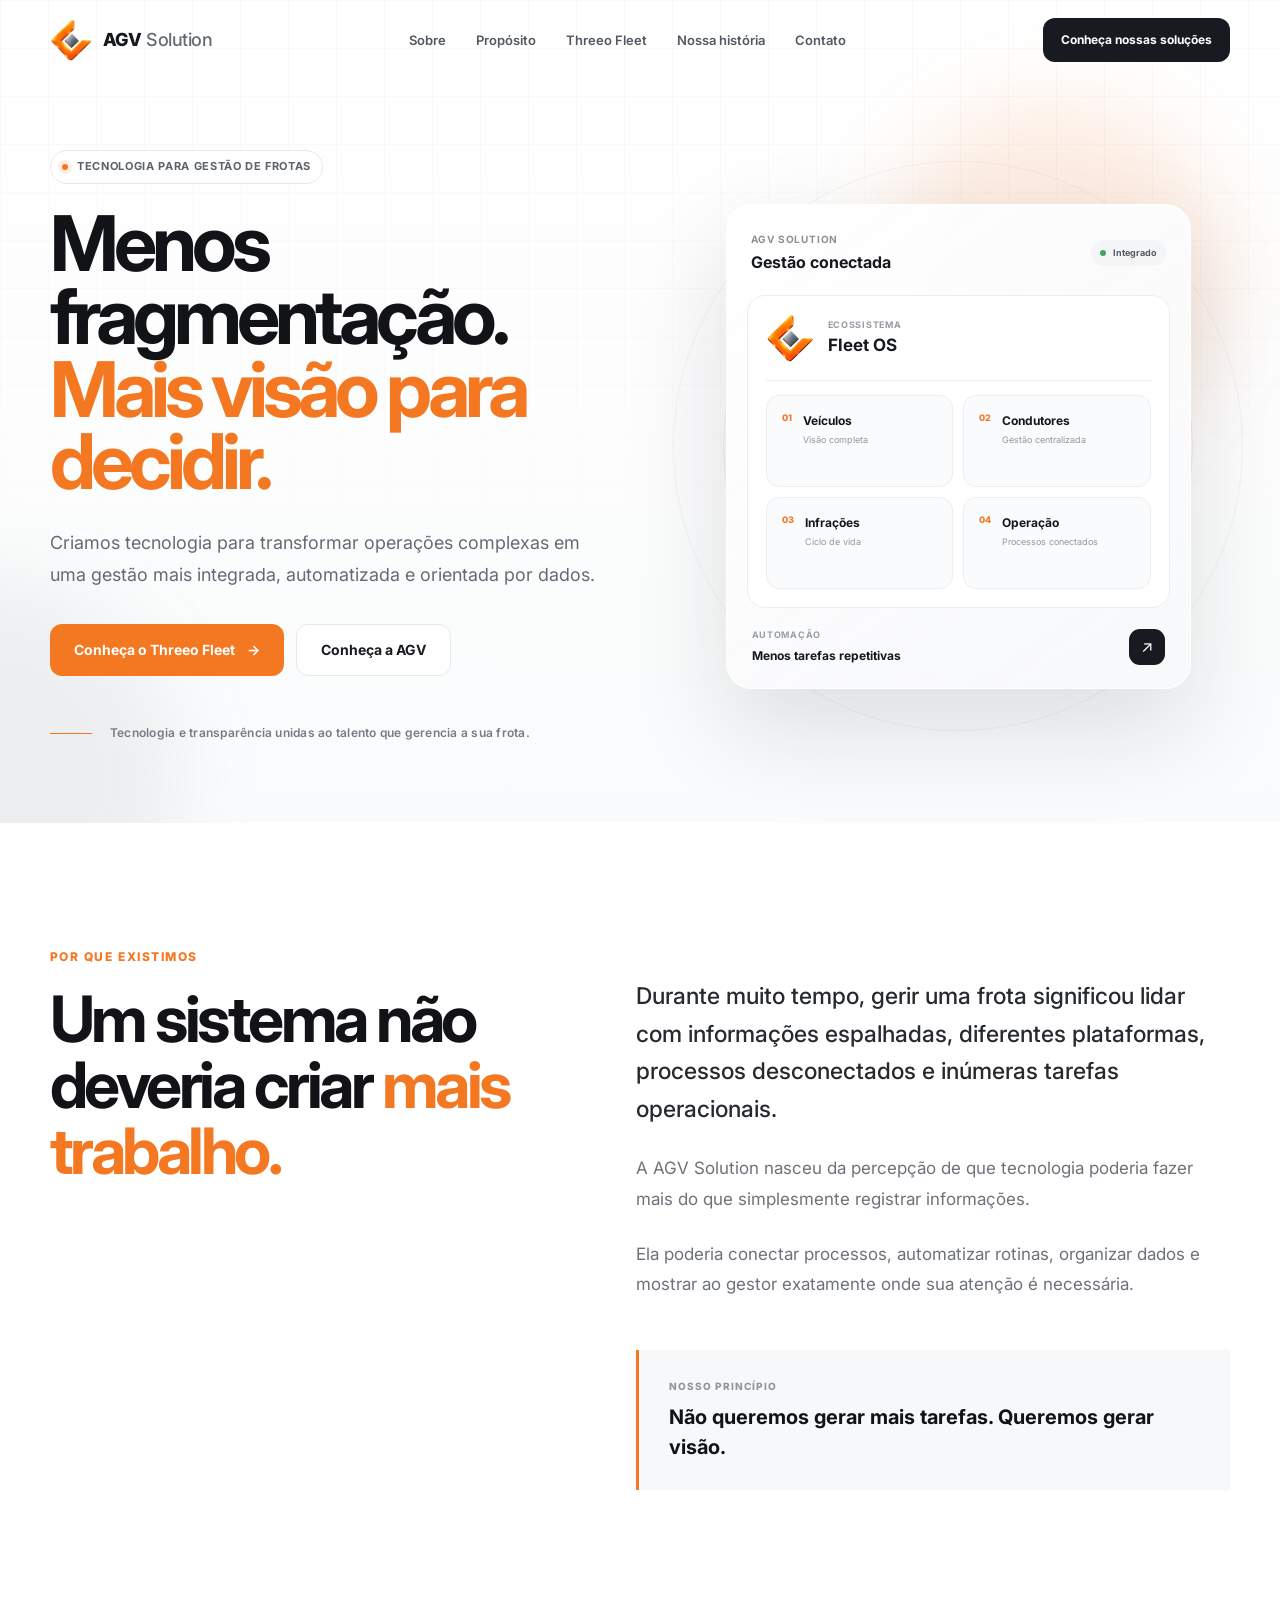
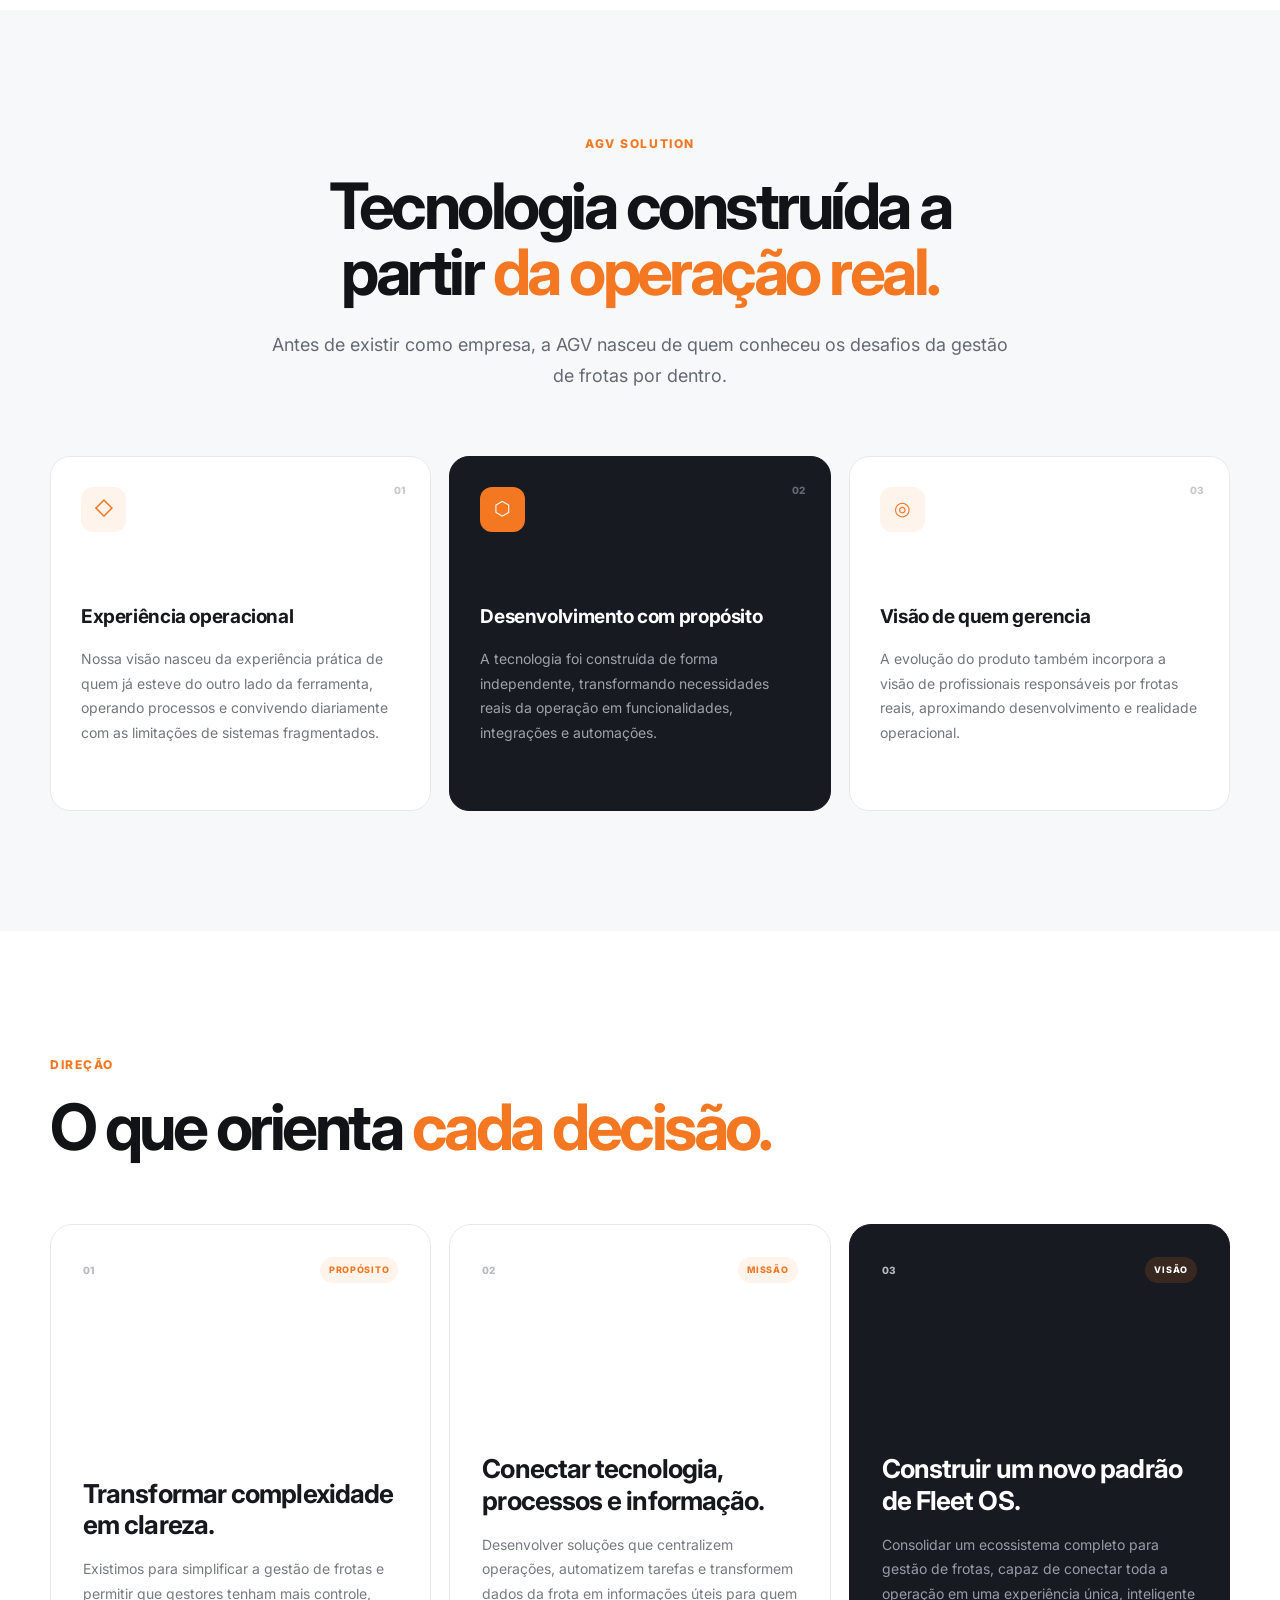
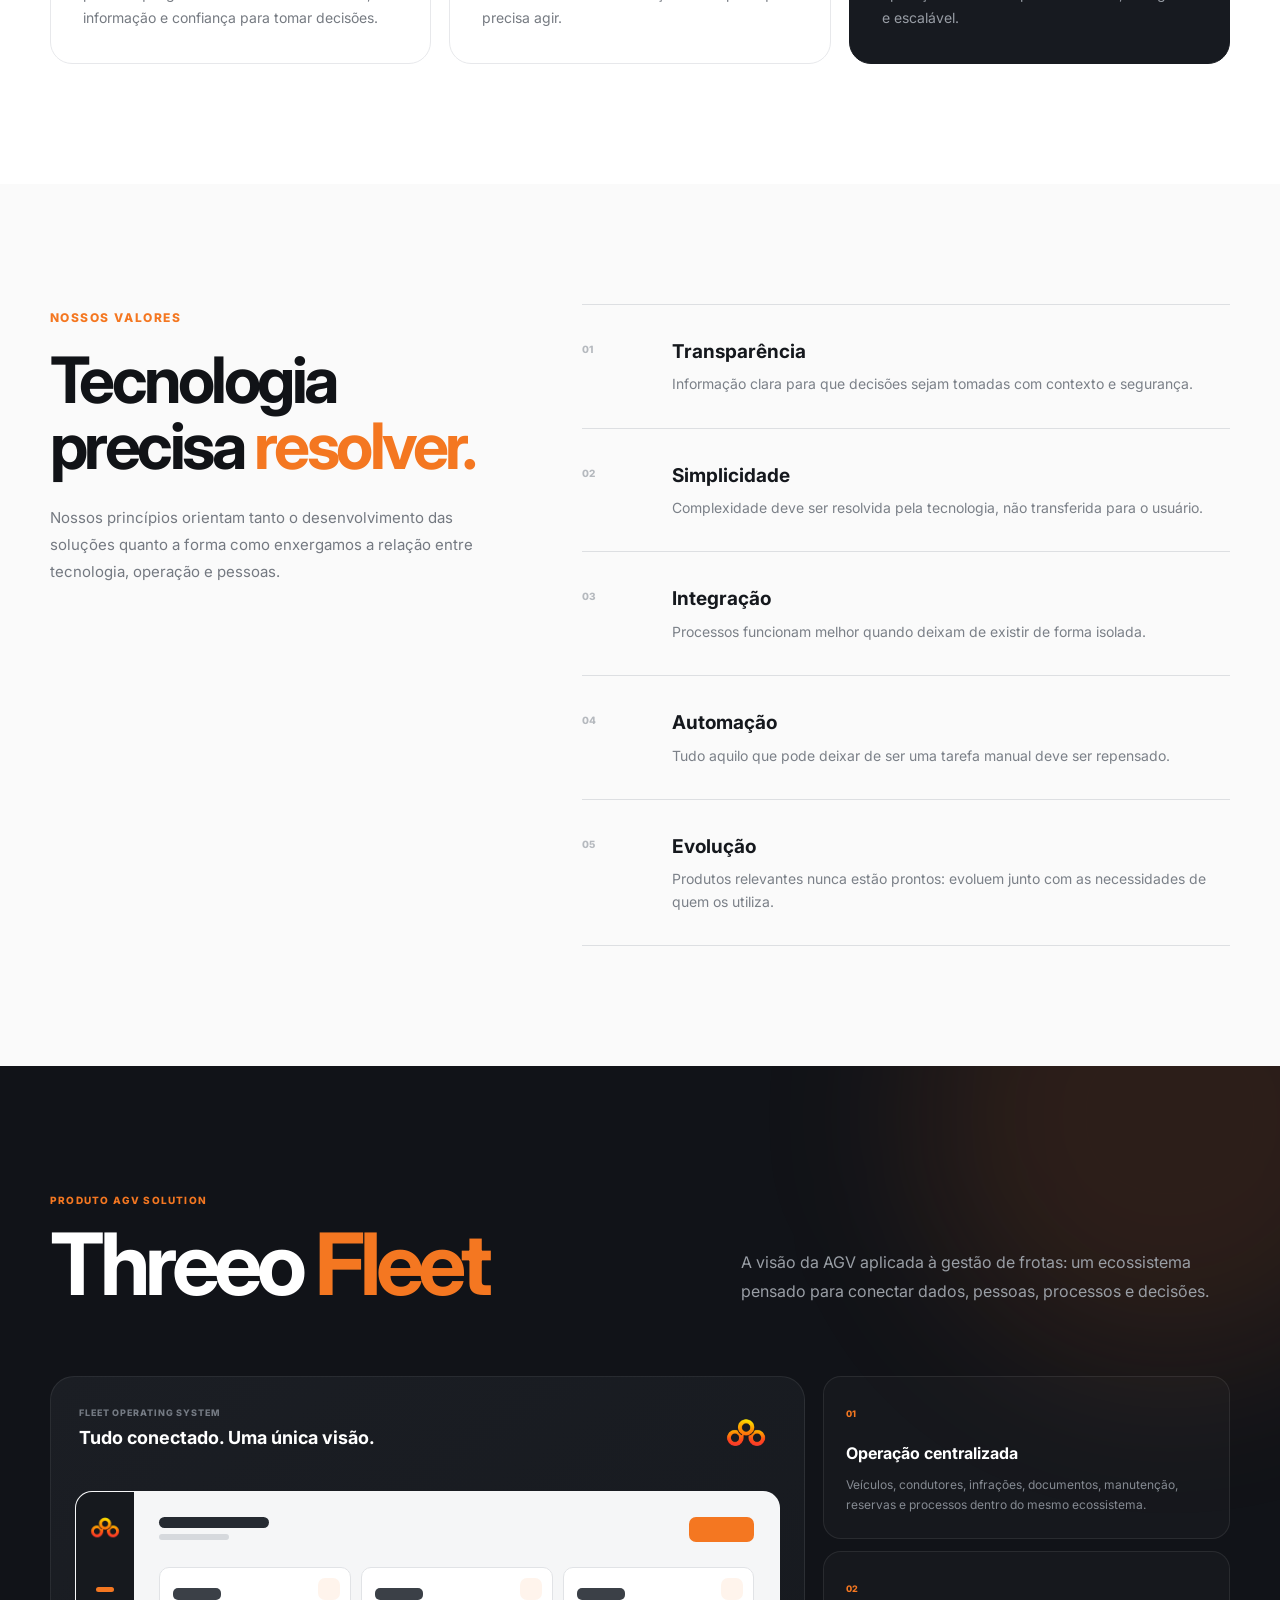
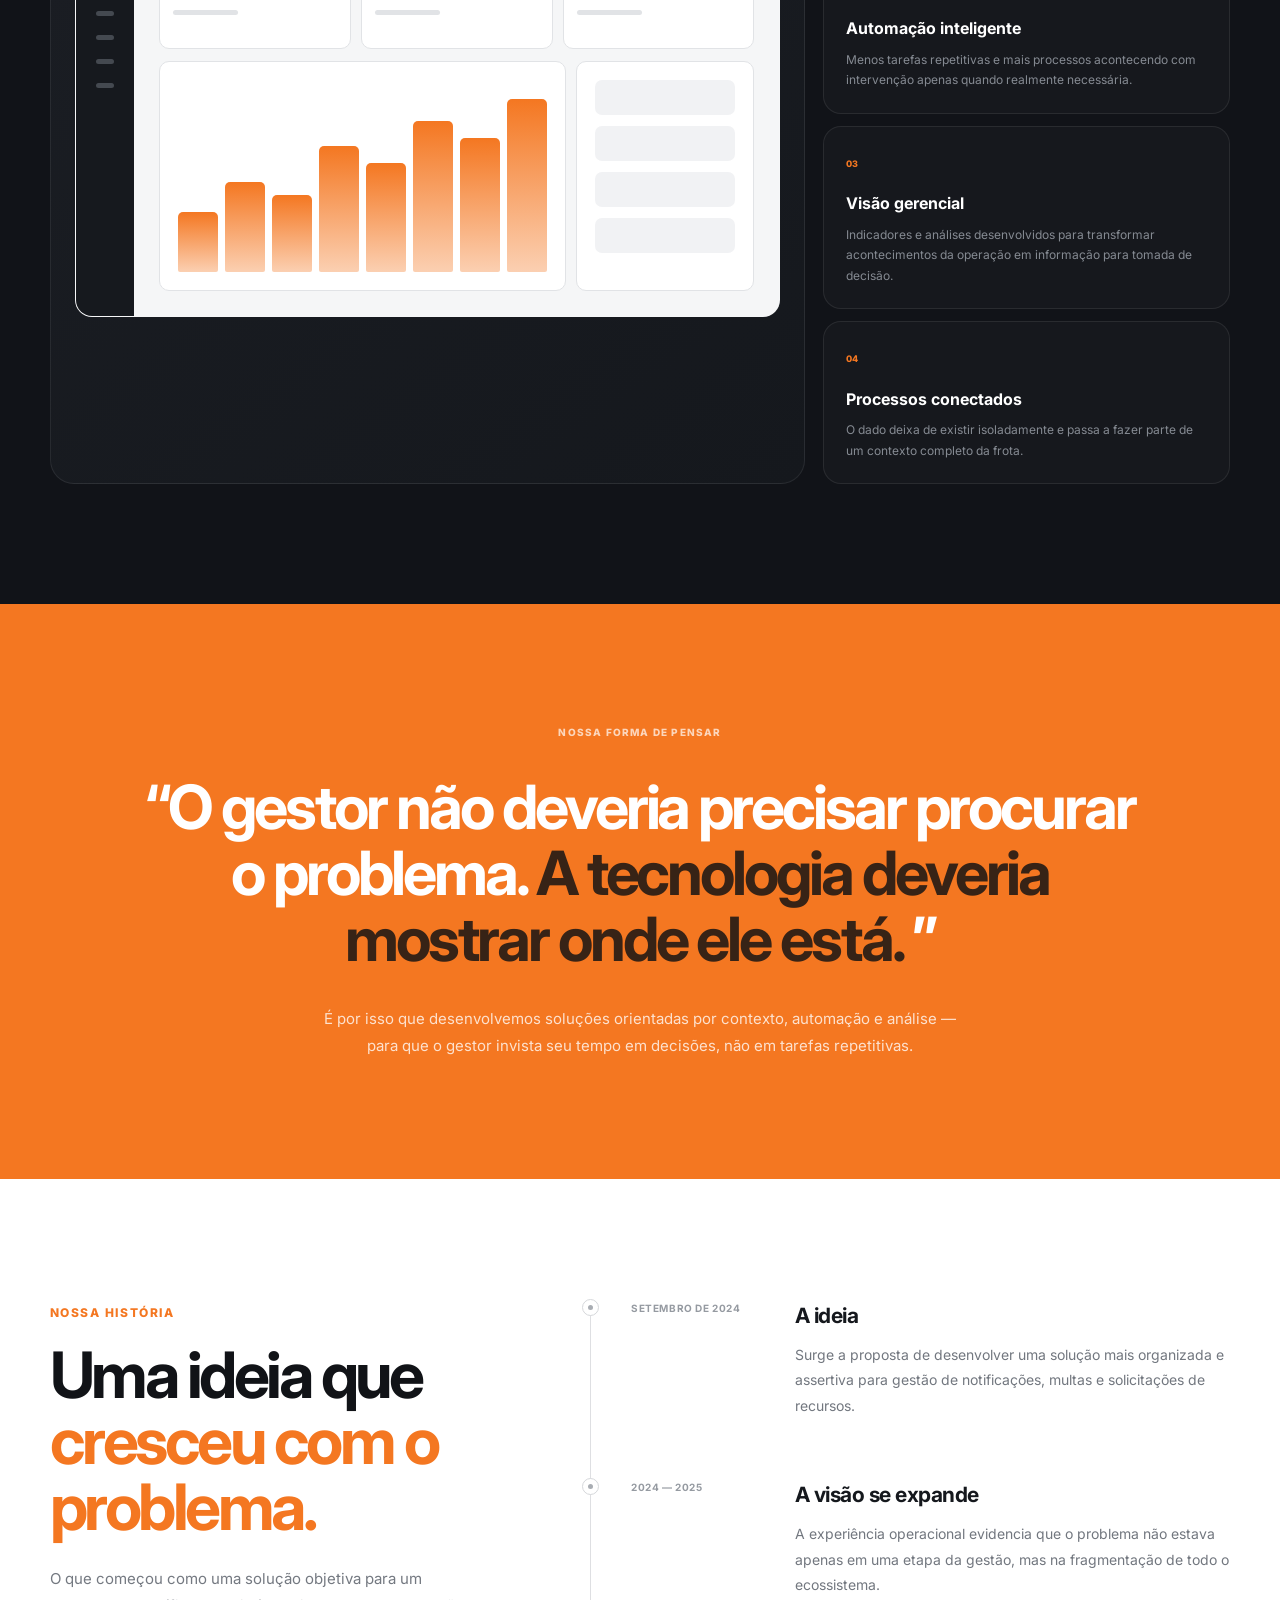
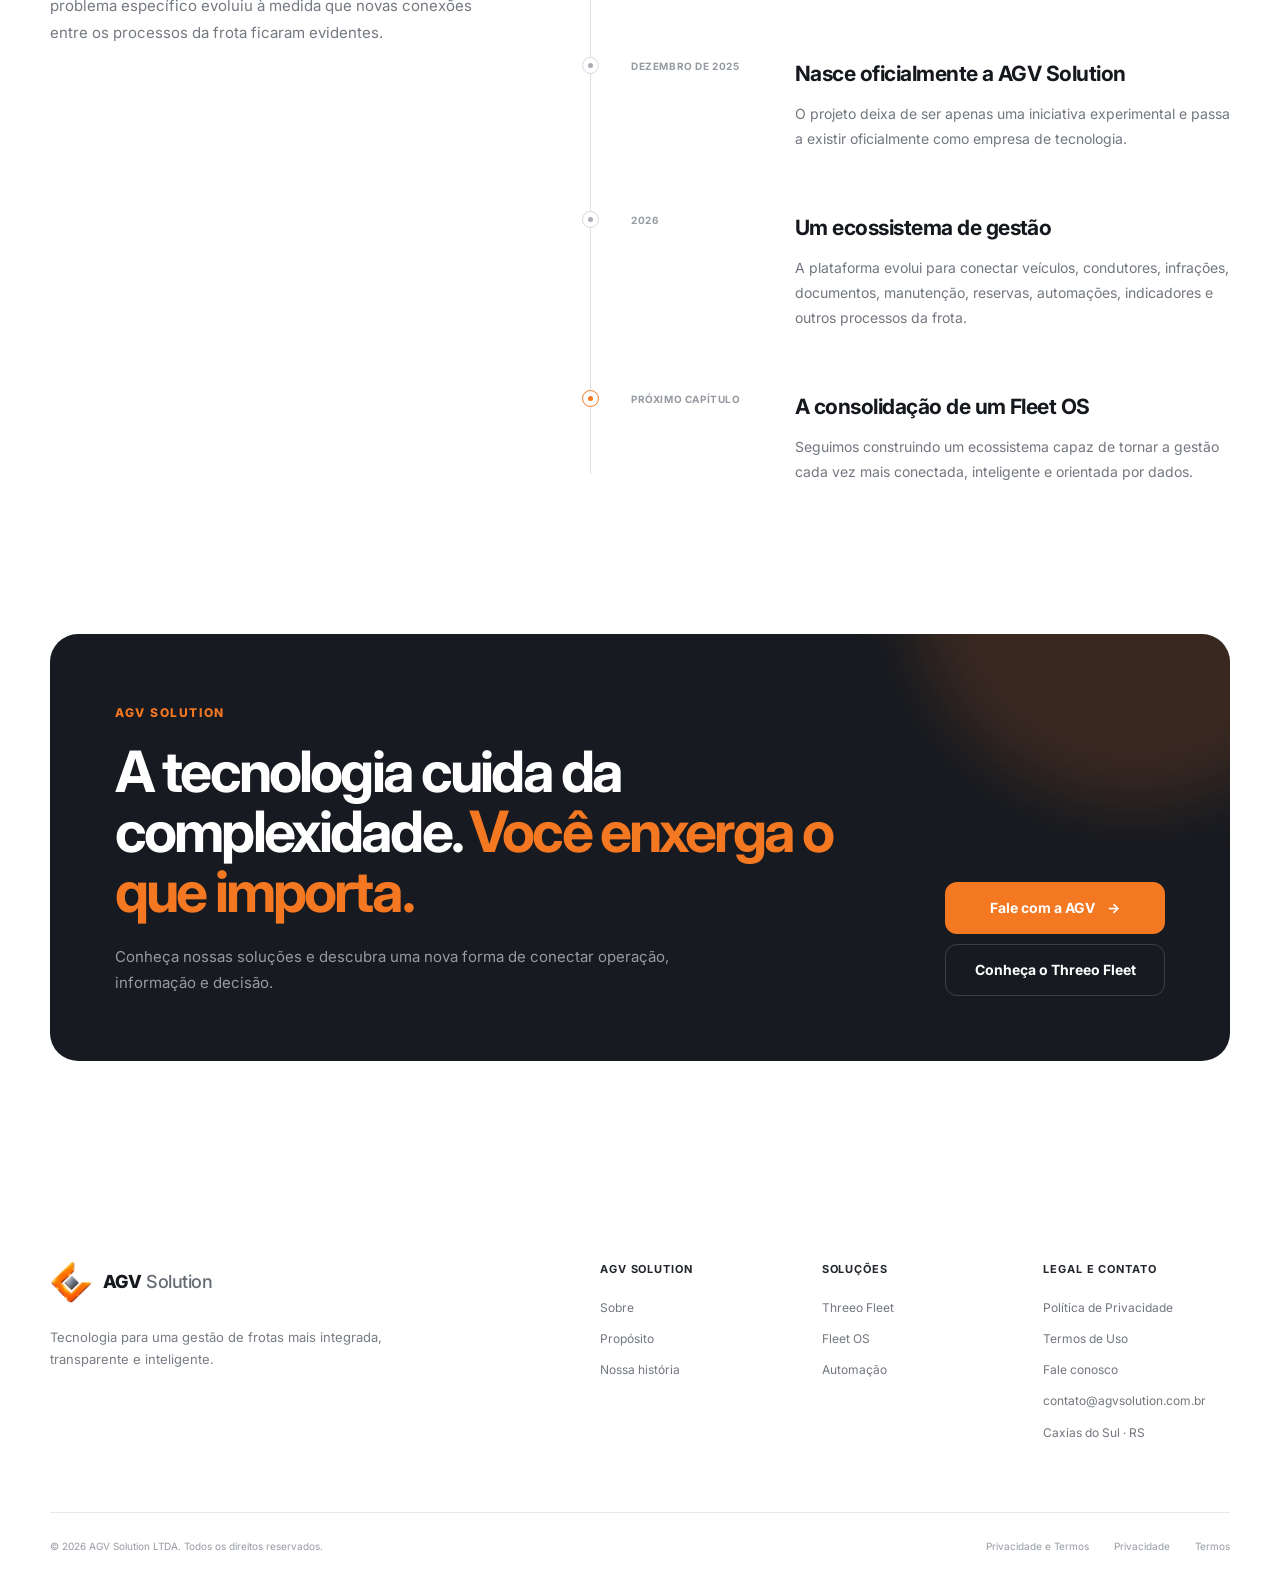
==== commit c8457116: "Adiciona pagina consolidada de privacidade e termos" ====
--- a/index.html
+++ b/index.html
@@ -2468,16 +2468,16 @@
 
                 <div class="footer-legal">
 
+                    <a href="./legal.html">
+                        Privacidade e Termos
+                    </a>
+
                     <a href="./privacidade.html">
-
-                        Política de Privacidade
-
+                        Privacidade
                     </a>
 
                     <a href="./termos.html">
-
-                        Termos de Uso
-
+                        Termos
                     </a>
 
                 </div>
